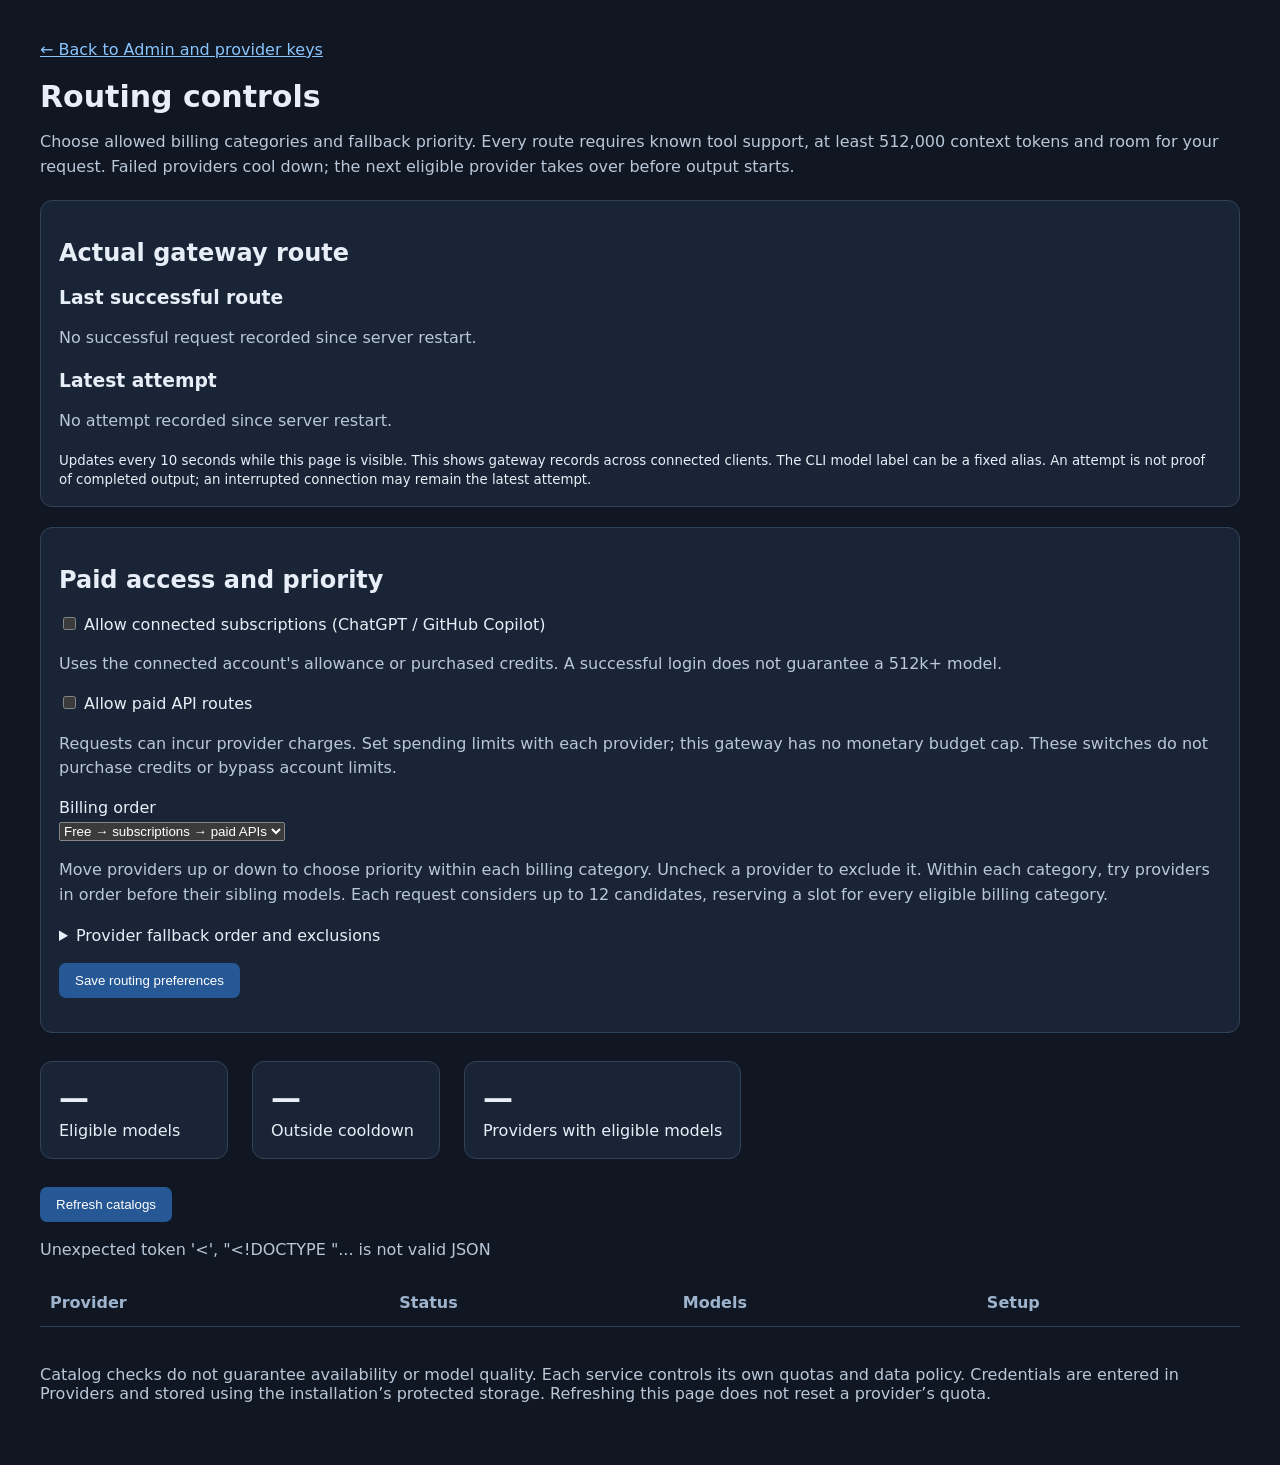
==== src/free_claude_code/api/admin_static/free_pool.html @ 1e81c412 "Add opt-in paid fallback, route visibility and provider setup guide" ====
<!doctype html>
<html lang="en"><head><meta charset="utf-8"><meta name="viewport" content="width=device-width, initial-scale=1"><title>Routing controls · FCC Hardened</title>
<style>
:root{color-scheme:dark;font-family:system-ui,sans-serif;background:#101722;color:#e8eef7}body{max-width:1200px;margin:40px auto;padding:0 24px}a{color:#88c5ff}h1{font-size:30px;margin-bottom:8px}p{line-height:1.55;color:#b9c7d9}.summary{display:flex;gap:24px;flex-wrap:wrap;margin:28px 0}.card{background:#192536;border:1px solid #31435b;border-radius:12px;padding:18px;min-width:150px}.card strong{display:block;font-size:30px;margin-bottom:6px}button{background:#265895;color:white;border:0;border-radius:7px;padding:10px 16px;cursor:pointer}button:disabled{opacity:.5;cursor:wait}table{width:100%;border-collapse:collapse}th,td{text-align:left;vertical-align:top;padding:14px 10px;border-bottom:1px solid #304056}th{color:#9eb4ce}td small{display:block;color:#b9c7d9;margin-top:7px;max-width:410px}details{max-width:400px;overflow-wrap:anywhere}summary{cursor:pointer}#notice{min-height:25px}label{display:block;max-width:320px;line-height:1.4}input{margin-right:8px}.scroll{overflow:auto}footer{padding:22px 0;color:#b9c7d9}
</style></head><body>
<a href="/admin">← Back to Admin and provider keys</a>
<h1>Routing controls</h1>
<p>Choose allowed billing categories and fallback priority. Every route requires known tool support, at least 512,000 context tokens and room for your request. Failed providers cool down; the next eligible provider takes over before output starts.</p>
<section class="card" aria-labelledby="activityTitle" style="margin:20px 0">
<h2 id="activityTitle">Actual gateway route</h2>
<h3>Last successful route</h3><p id="lastRoute">No successful request recorded since server restart.</p>
<h3>Latest attempt</h3><p id="latestAttempt">No attempt recorded since server restart.</p>
<p id="activityUpdated" role="status"></p>
<small>Updates every 10 seconds while this page is visible. This shows gateway records across connected clients. The CLI model label can be a fixed alias. An attempt is not proof of completed output; an interrupted connection may remain the latest attempt.</small>
</section>
<section class="card" id="routingPolicy" aria-labelledby="policyTitle">
<h2 id="policyTitle">Paid access and priority</h2>
<label style="max-width:none"><input type="checkbox" id="allowSubscriptions">Allow connected subscriptions (ChatGPT / GitHub Copilot)</label>
<p>Uses the connected account's allowance or purchased credits. A successful login does not guarantee a 512k+ model.</p>
<label style="max-width:none"><input type="checkbox" id="allowPaidApi">Allow paid API routes</label>
<p>Requests can incur provider charges. Set spending limits with each provider; this gateway has no monetary budget cap. These switches do not purchase credits or bypass account limits.</p>
<label>Billing order <select id="billingOrder">
<option value="free,subscription,paid_api">Free → subscriptions → paid APIs</option>
<option value="free,paid_api,subscription">Free → paid APIs → subscriptions</option>
<option value="subscription,free,paid_api">Subscriptions → free → paid APIs</option>
<option value="subscription,paid_api,free">Subscriptions → paid APIs → free</option>
<option value="paid_api,free,subscription">Paid APIs → free → subscriptions</option>
<option value="paid_api,subscription,free">Paid APIs → subscriptions → free</option>
</select></label>
<p>Move providers up or down to choose priority within each billing category. Uncheck a provider to exclude it. Within each category, try providers in order before their sibling models. Each request considers up to 12 candidates, reserving a slot for every eligible billing category.</p>
<details style="max-width:none;margin:18px 0"><summary>Provider fallback order and exclusions</summary><ol id="providerOrder" aria-label="Provider fallback priority"></ol></details>
<button id="savePolicy" type="button">Save routing preferences</button><p id="policyNotice" role="status"></p>
</section>
<div class="summary"><div class="card"><strong id="eligible">—</strong>Eligible models</div><div class="card"><strong id="available">—</strong>Outside cooldown</div><div class="card"><strong id="providers">—</strong>Providers with eligible models</div></div>
<button id="refresh" type="button">Refresh catalogs</button><p id="notice" role="status">Loading provider status…</p>
<div class="scroll"><table><thead><tr><th>Provider</th><th>Status</th><th>Models</th><th>Setup</th></tr></thead><tbody id="rows"></tbody></table></div>
<p id="note"></p><footer>Catalog checks do not guarantee availability or model quality. Each service controls its own quotas and data policy. Credentials are entered in Providers and stored using the installation’s protected storage. Refreshing this page does not reset a provider’s quota.</footer>
<script>
const el=id=>document.getElementById(id);
const labels={MISSING_KEY:'Add API key',CONFIRM_FREE_ACCOUNT:'Confirm free account',ELIGIBLE:'Eligible',COOLDOWN:'Cooling down',NO_ELIGIBLE_MODELS:'No eligible 512k+ models',DISCOVERY_REJECTED:'Catalog access rejected',DISCOVERY_UNAVAILABLE:'Catalog unavailable',DISABLED:'Billing category disabled',CONNECT_ACCOUNT:'Connect account',EXCLUDED:'Excluded by your preference'};
function node(tag,text){const n=document.createElement(tag);n.textContent=text;return n}
function describeRoute(route){return route.provider+' / '+route.model+' · '+route.billing.replaceAll('_',' ')+' · '+route.context_tokens.toLocaleString()+' context tokens · '+route.state+(route.status_code?' (HTTP '+route.status_code+')':'')+' · '+new Date(route.finished_at||route.started_at).toLocaleString()}
function renderActivity(data){
 el('lastRoute').textContent=data.last_success_details?describeRoute(data.last_success_details):data.last_success||'No successful request recorded since server restart.';
 el('latestAttempt').textContent=data.latest_attempt?describeRoute(data.latest_attempt):'No attempt recorded since server restart.';
 el('activityUpdated').textContent='Route status checked '+new Date().toLocaleTimeString();
}
async function api(path,body){const r=await fetch(path,{method:body===undefined?'GET':'POST',headers:{'Content-Type':'application/json','X-FCC-Admin':'1'},body:body===undefined?undefined:JSON.stringify(body)});if(r.status===401){location.href='/admin/login';throw Error('Sign in required')}const data=await r.json();if(!r.ok)throw Error(typeof data.detail==='string'?data.detail:'Request failed');return data}
function render(data){
 renderActivity(data);
 el('eligible').textContent=data.eligible_models;el('available').textContent=data.available_models;
 el('providers').textContent=data.providers.filter(x=>x.models>0).length;el('note').textContent=data.note;
 el('notice').textContent=(data.automatic?'Automatic routing enabled. ':'Automatic routing disabled in settings. ')+'Catalog checked '+new Date(data.refreshed_at).toLocaleString();
 el('rows').replaceChildren();
 for(const p of data.providers){
  const tr=node('tr',''),name=node('td',p.name),state=node('td',labels[p.state]||p.state),models=node('td',String(p.models)),setup=node('td','');
  if(p.retry_at)state.append(node('small','Retry check: '+new Date(p.retry_at).toLocaleString()));
  if(p.cooldown_reasons?.length)state.append(node('small',p.cooldown_reasons.map(x=>x.replaceAll('_',' ')).join('; ')));
  if(p.http_status)state.append(node('small','HTTP '+p.http_status));
  if(p.coverage==='PARTIAL')state.append(node('small','Partial catalog coverage'));
  if(p.below_context_minimum)state.append(node('small',p.below_context_minimum+' catalog models have default context below 512,000. Experimental maxima are not used.'));
  if((p.model_ids||[]).length){const d=node('details','');d.append(node('summary','Show models'),node('p',(p.model_details||p.model_ids.map(id=>({id}))).map(m=>m.id+(m.context_tokens?' — '+m.context_tokens.toLocaleString()+' context tokens':'')+(m.billing?' · '+m.billing.replace('_',' '):'')).join('; ')));models.append(d)}
  if(p.mode==='free_account'){
   const label=node('label',''),check=document.createElement('input');check.type='checkbox';check.checked=p.account_confirmed===true;check.disabled=p.state==='MISSING_KEY';
   label.append(check,document.createTextNode('This key belongs to a free account with paid billing disabled.'));
   check.addEventListener('change',async()=>{check.disabled=true;try{render(await api('/admin/api/free/accounts/'+encodeURIComponent(p.provider),{no_paid_billing:check.checked}))}catch(e){el('notice').textContent=e.message;check.checked=!check.checked;check.disabled=false}});
   setup.append(label,node('small','Without this acknowledgment, the key is considered only when paid APIs are enabled. Account billing is not independently verified.'));
  }else if(p.mode==='subscription')setup.append(node('small','Connect this account in Providers and enable subscriptions above. Supports Messages and Responses; Chat Completions uses API-key routes.'));
  else if(p.mode==='paid_api')setup.append(node('small','Save an API key in Providers and enable paid APIs above. Account charges or credits may apply.'));
  else setup.append(node('small',p.mode==='local'?'Load a local tool-capable model with at least 512,000 context tokens.':p.state==='MISSING_KEY'?'Add your key in Providers. Models are selected automatically.':'Models are separated by free or paid eligibility and your saved routing policy.'));
  const a=node('a','Provider documentation');a.href=p.source;a.target='_blank';a.rel='noopener noreferrer';setup.append(document.createElement('br'),a);
  tr.append(name,state,models,setup);el('rows').append(tr);
 }
}
el('refresh').onclick=async()=>{el('refresh').disabled=true;el('notice').textContent='Checking current catalogs…';try{render(await api('/admin/api/free/refresh',{}))}catch(e){el('notice').textContent=e.message}finally{el('refresh').disabled=false}};
let policyProviders=[];
function renderPolicy(data){
 el('allowSubscriptions').checked=data.allow_subscriptions===true;
 el('allowPaidApi').checked=data.allow_paid_api===true;
 el('billingOrder').value=(data.billing_priority||['free','subscription','paid_api']).join(',');
 const priority=data.provider_priority||[],disabled=new Set(data.disabled_providers||[]);
 policyProviders=[...data.providers].sort((a,b)=>{
  const ai=priority.indexOf(a.provider),bi=priority.indexOf(b.provider);
  return (ai<0?999:ai)-(bi<0?999:bi);
 }).map(p=>({...p,enabled:!disabled.has(p.provider)}));
 drawOrder();
}
function drawOrder(){el('providerOrder').replaceChildren();policyProviders.forEach((p,index)=>{
 const row=node('li',''),label=node('label',''),check=document.createElement('input');
 row.style.margin='8px 0';label.style.display='inline-block';label.style.width='260px';
 check.type='checkbox';check.checked=p.enabled;check.setAttribute('aria-label','Use '+p.name);
 check.onchange=()=>p.enabled=check.checked;label.append(check,document.createTextNode(p.name));row.append(label);
 for(const [name,offset] of [['Up',-1],['Down',1]]){
  const b=node('button',name);b.type='button';b.style.marginRight='6px';b.setAttribute('aria-label',name+' '+p.name);
  b.disabled=index+offset<0||index+offset>=policyProviders.length;
  b.onclick=()=>{[policyProviders[index],policyProviders[index+offset]]=[policyProviders[index+offset],policyProviders[index]];drawOrder()};row.append(b);
 }
 el('providerOrder').append(row);
})}
el('savePolicy').onclick=async()=>{el('savePolicy').disabled=true;el('policyNotice').textContent='Saving preferences and checking catalogs…';
 try{const data=await api('/admin/api/free/policy',{
  allow_subscriptions:el('allowSubscriptions').checked,allow_paid_api:el('allowPaidApi').checked,
  billing_priority:el('billingOrder').value.split(','),provider_priority:policyProviders.map(p=>p.provider),
  disabled_providers:policyProviders.filter(p=>!p.enabled).map(p=>p.provider)
 });render(data);renderPolicy(data);el('policyNotice').textContent='Saved. New requests follow this policy. Requests already producing output are not replayed.'}
 catch(e){el('policyNotice').textContent=e.message}finally{el('savePolicy').disabled=false}
};
api('/admin/api/free/status').then(data=>{render(data);renderPolicy(data)}).catch(e=>el('notice').textContent=e.message);
let activityLoading=false;
setInterval(async()=>{if(document.hidden||activityLoading)return;activityLoading=true;try{renderActivity(await api('/admin/api/free/status'))}catch(e){el('activityUpdated').textContent='Route status unavailable: '+e.message}finally{activityLoading=false}},10000);
</script></body></html>
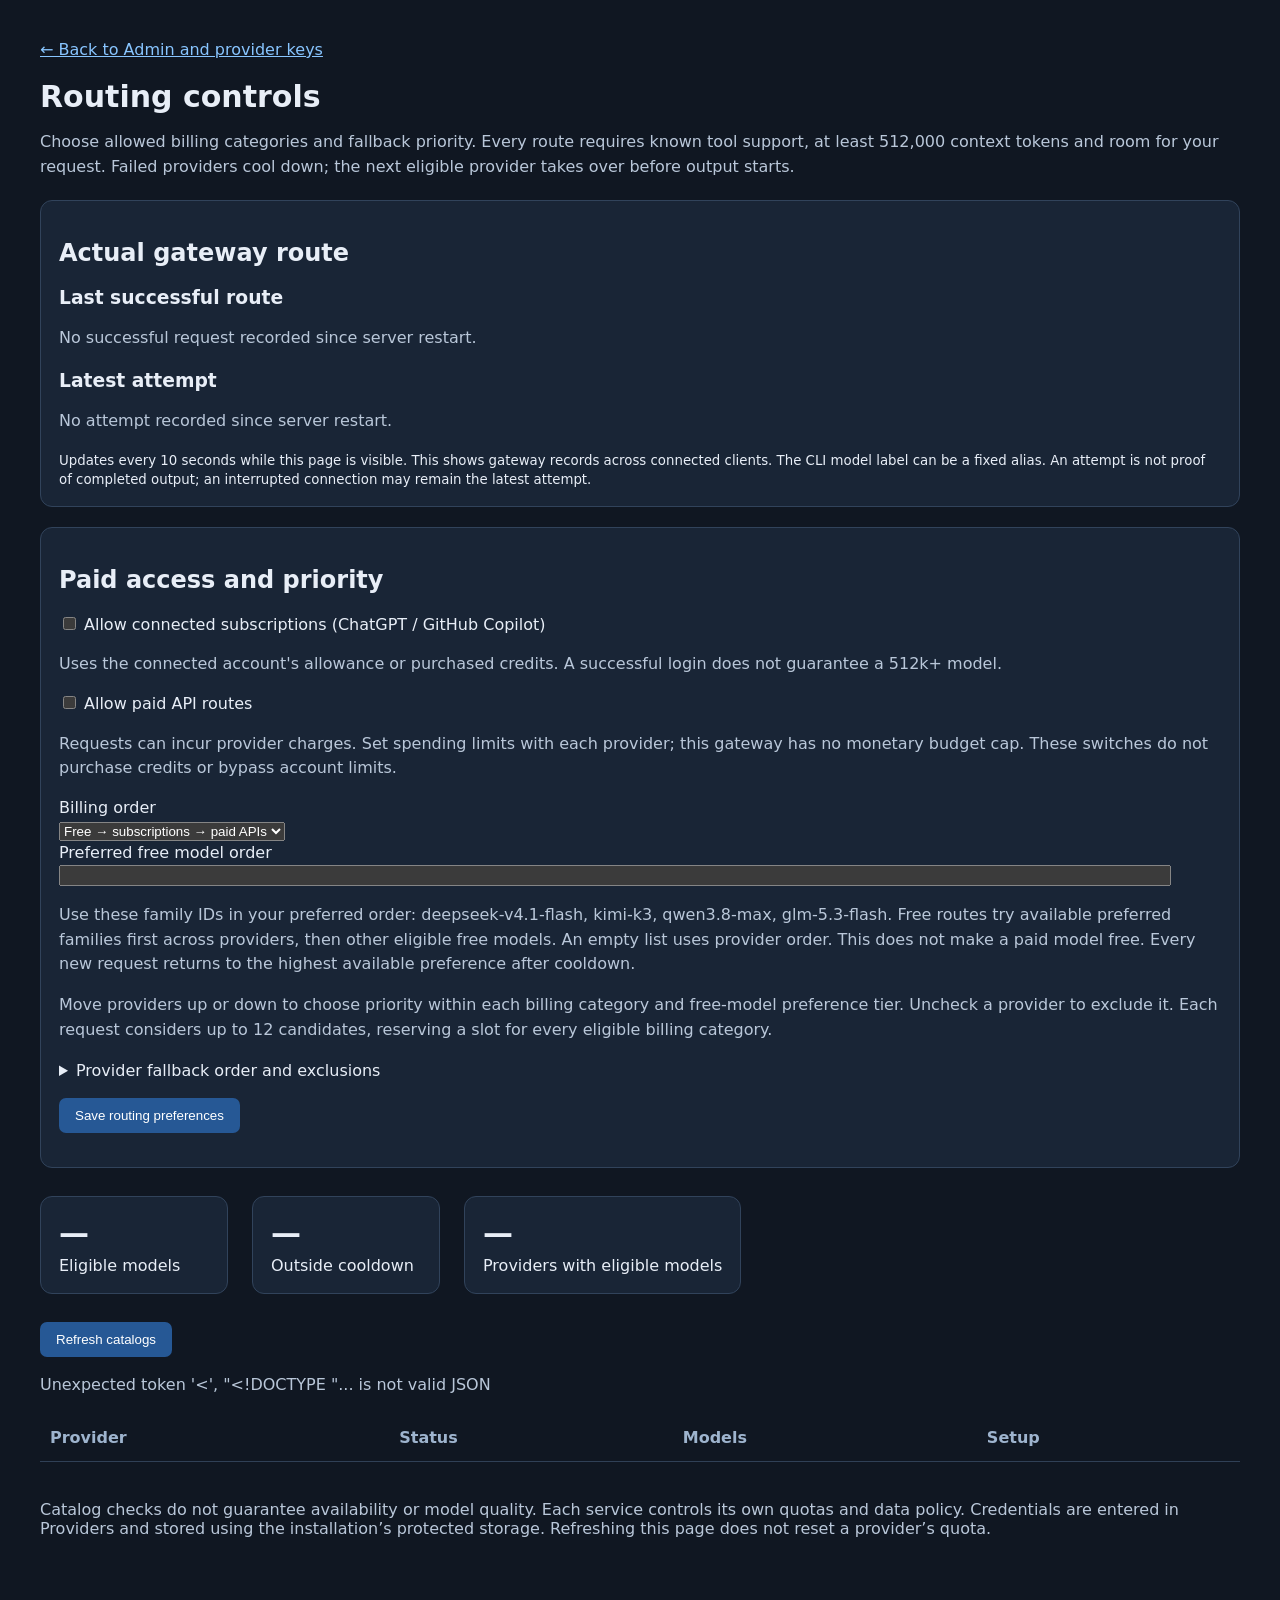
==== commit c11325cd: "Prefer requested free model families and recover DeepSeek priority after fallback" ====
--- a/src/free_claude_code/api/admin_static/free_pool.html
+++ b/src/free_claude_code/api/admin_static/free_pool.html
@@ -27,7 +27,10 @@
 <option value="paid_api,free,subscription">Paid APIs → free → subscriptions</option>
 <option value="paid_api,subscription,free">Paid APIs → subscriptions → free</option>
 </select></label>
-<p>Move providers up or down to choose priority within each billing category. Uncheck a provider to exclude it. Within each category, try providers in order before their sibling models. Each request considers up to 12 candidates, reserving a slot for every eligible billing category.</p>
+<label style="max-width:none">Preferred free model order <input id="freeModelOrder" type="text" style="width:95%" aria-describedby="freePreferenceHelp"></label>
+<p id="freePreferenceHelp">Use these family IDs in your preferred order: deepseek-v4.1-flash, kimi-k3, qwen3.8-max, glm-5.3-flash. Free routes try available preferred families first across providers, then other eligible free models. An empty list uses provider order. This does not make a paid model free. Every new request returns to the highest available preference after cooldown.</p>
+<ul id="freePreferenceStatus" aria-label="Preferred free model availability"></ul>
+<p>Move providers up or down to choose priority within each billing category and free-model preference tier. Uncheck a provider to exclude it. Each request considers up to 12 candidates, reserving a slot for every eligible billing category.</p>
 <details style="max-width:none;margin:18px 0"><summary>Provider fallback order and exclusions</summary><ol id="providerOrder" aria-label="Provider fallback priority"></ol></details>
 <button id="savePolicy" type="button">Save routing preferences</button><p id="policyNotice" role="status"></p>
 </section>
@@ -44,6 +47,11 @@
  el('lastRoute').textContent=data.last_success_details?describeRoute(data.last_success_details):data.last_success||'No successful request recorded since server restart.';
  el('latestAttempt').textContent=data.latest_attempt?describeRoute(data.latest_attempt):'No attempt recorded since server restart.';
  el('activityUpdated').textContent='Route status checked '+new Date().toLocaleTimeString();
+ el('freePreferenceStatus').replaceChildren();
+ for(const [index,p] of (data.free_model_preferences||[]).entries()){
+  const ready=p.available_free_routes||[],eligible=p.eligible_free_routes||[];
+  el('freePreferenceStatus').append(node('li',(index+1)+'. '+p.name+' — '+(ready.length?ready.length+' available free route(s)':eligible.length?'Free routes cooling down or excluded':'No eligible free route discovered')));
+ }
 }
 async function api(path,body){const r=await fetch(path,{method:body===undefined?'GET':'POST',headers:{'Content-Type':'application/json','X-FCC-Admin':'1'},body:body===undefined?undefined:JSON.stringify(body)});if(r.status===401){location.href='/admin/login';throw Error('Sign in required')}const data=await r.json();if(!r.ok)throw Error(typeof data.detail==='string'?data.detail:'Request failed');return data}
 function render(data){
@@ -78,6 +86,7 @@
  el('allowSubscriptions').checked=data.allow_subscriptions===true;
  el('allowPaidApi').checked=data.allow_paid_api===true;
  el('billingOrder').value=(data.billing_priority||['free','subscription','paid_api']).join(',');
+ el('freeModelOrder').value=(data.free_model_priority||[]).join(',');
  const priority=data.provider_priority||[],disabled=new Set(data.disabled_providers||[]);
  policyProviders=[...data.providers].sort((a,b)=>{
   const ai=priority.indexOf(a.provider),bi=priority.indexOf(b.provider);
@@ -101,6 +110,7 @@
  try{const data=await api('/admin/api/free/policy',{
   allow_subscriptions:el('allowSubscriptions').checked,allow_paid_api:el('allowPaidApi').checked,
   billing_priority:el('billingOrder').value.split(','),provider_priority:policyProviders.map(p=>p.provider),
+  free_model_priority:el('freeModelOrder').value.split(',').map(x=>x.trim()).filter(Boolean),
   disabled_providers:policyProviders.filter(p=>!p.enabled).map(p=>p.provider)
  });render(data);renderPolicy(data);el('policyNotice').textContent='Saved. New requests follow this policy. Requests already producing output are not replayed.'}
  catch(e){el('policyNotice').textContent=e.message}finally{el('savePolicy').disabled=false}
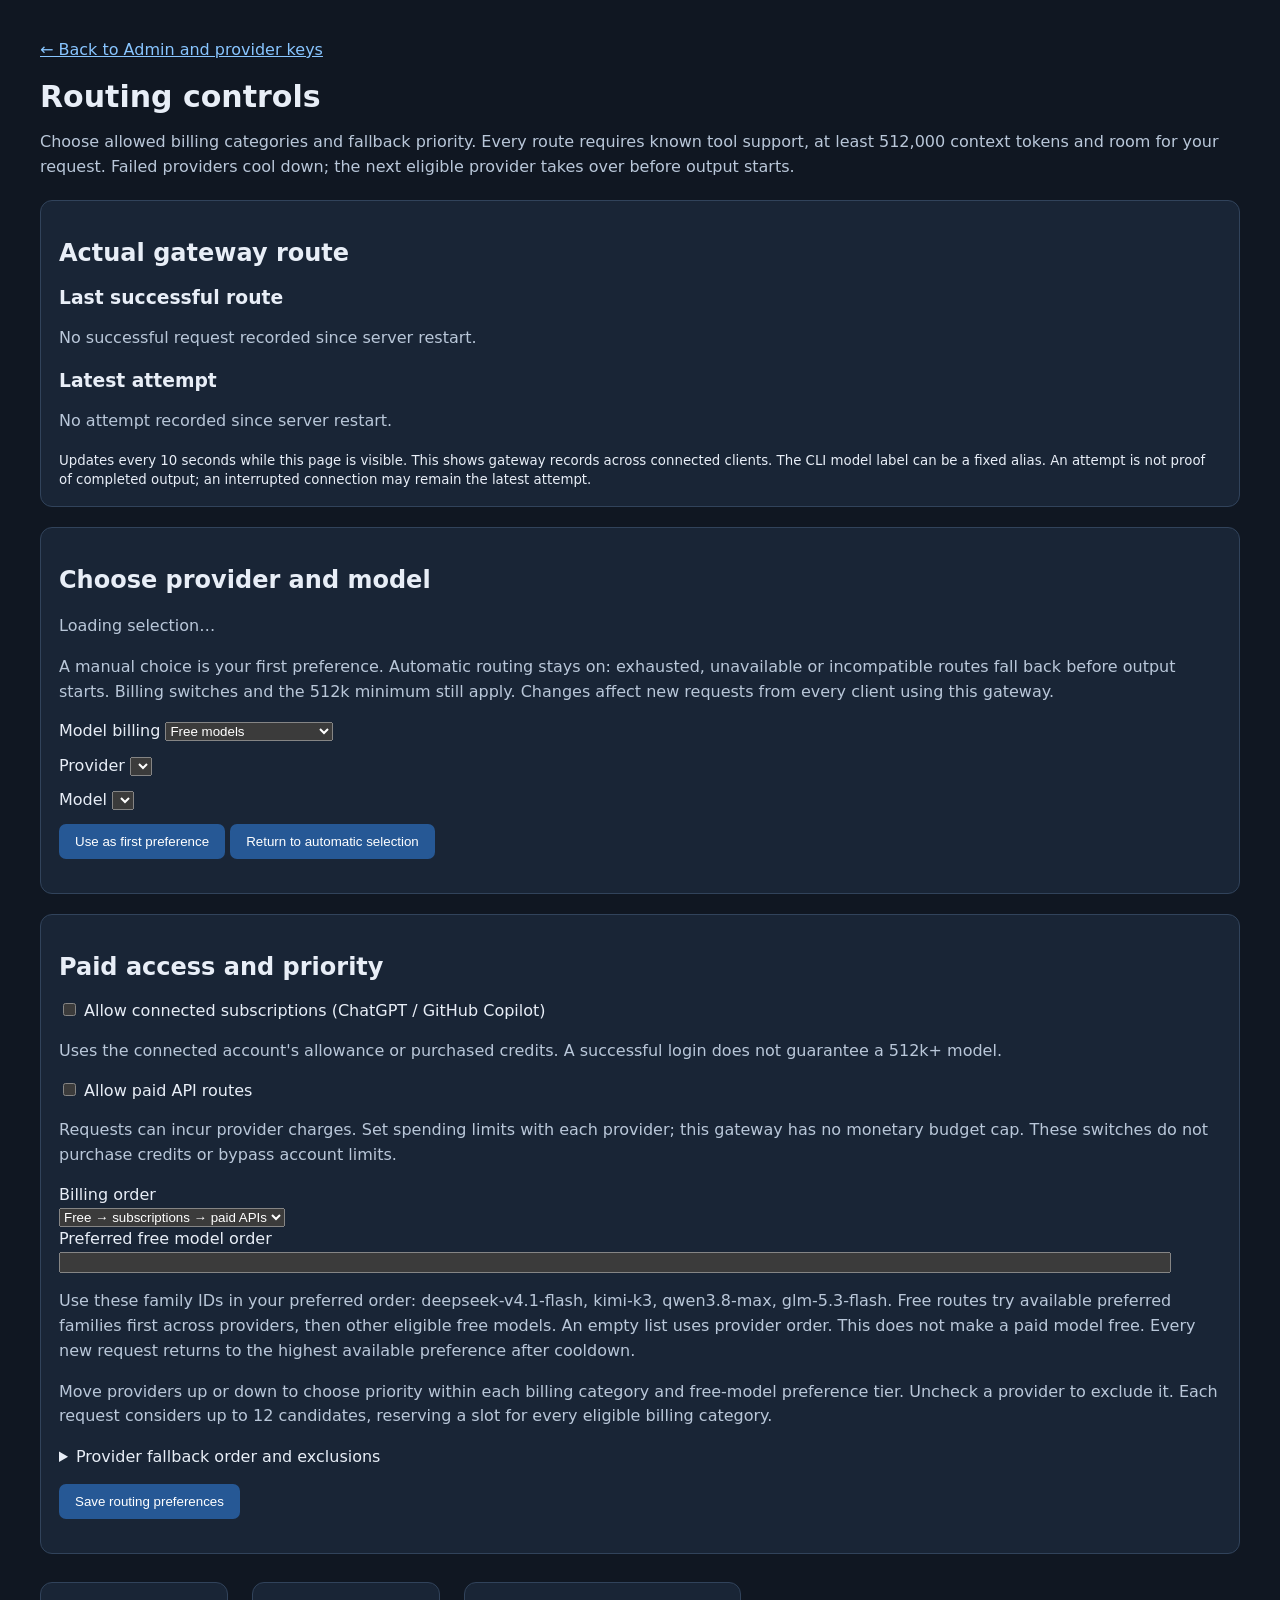
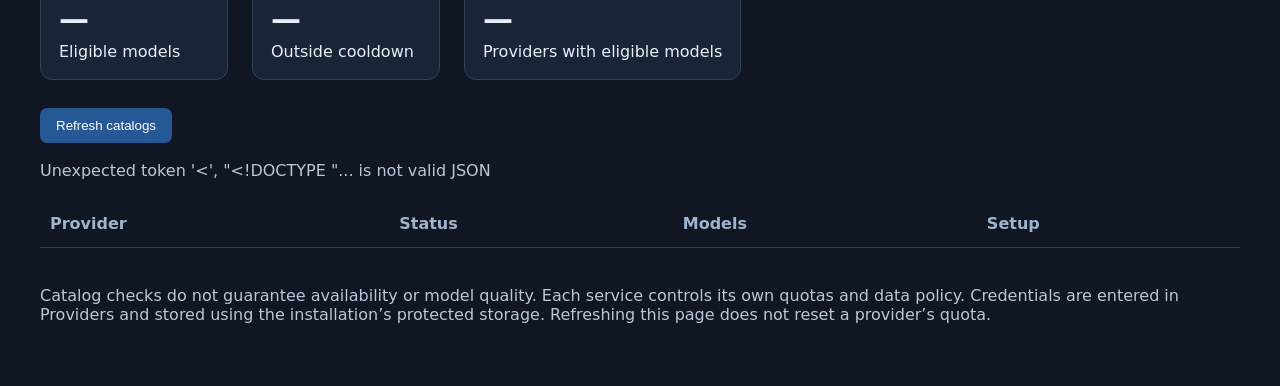
==== commit b5595df9: "Add CLI and web route selection with automatic fallback always enabled" ====
--- a/src/free_claude_code/api/admin_static/free_pool.html
+++ b/src/free_claude_code/api/admin_static/free_pool.html
@@ -12,6 +12,17 @@
 <h3>Latest attempt</h3><p id="latestAttempt">No attempt recorded since server restart.</p>
 <p id="activityUpdated" role="status"></p>
 <small>Updates every 10 seconds while this page is visible. This shows gateway records across connected clients. The CLI model label can be a fixed alias. An attempt is not proof of completed output; an interrupted connection may remain the latest attempt.</small>
+</section>
+<section class="card" style="margin:20px 0" aria-labelledby="selectionTitle">
+<h2 id="selectionTitle">Choose provider and model</h2>
+<p id="selectedRoute" role="status">Loading selection…</p>
+<p>A manual choice is your first preference. Automatic routing stays on: exhausted, unavailable or incompatible routes fall back before output starts. Billing switches and the 512k minimum still apply. Changes affect new requests from every client using this gateway.</p>
+<label>Model billing <select id="selectionBilling"><option value="free">Free models</option><option value="subscription">Connected subscriptions</option><option value="paid_api">Paid API models</option></select></label>
+<label style="max-width:none;margin:12px 0">Provider <select id="selectionProvider" style="max-width:100%"></select></label>
+<label style="max-width:none;margin:12px 0">Model <select id="selectionModel" style="max-width:100%"></select></label>
+<button id="useSelection" type="button">Use as first preference</button>
+<button id="automaticSelection" type="button">Return to automatic selection</button>
+<p id="selectionNotice" role="status"></p>
 </section>
 <section class="card" id="routingPolicy" aria-labelledby="policyTitle">
 <h2 id="policyTitle">Paid access and priority</h2>
@@ -47,6 +58,8 @@
  el('lastRoute').textContent=data.last_success_details?describeRoute(data.last_success_details):data.last_success||'No successful request recorded since server restart.';
  el('latestAttempt').textContent=data.latest_attempt?describeRoute(data.latest_attempt):'No attempt recorded since server restart.';
  el('activityUpdated').textContent='Route status checked '+new Date().toLocaleTimeString();
+ const s=data.selection||{mode:'automatic'};
+ el('selectedRoute').textContent=s.mode==='selected'?'First preference: '+s.provider+' / '+(s.model||'best eligible model')+' · '+s.billing.replaceAll('_',' ')+(s.available_models?' · automatic fallback enabled':' · no selected route available; using automatic fallback'):'Automatic selection · saved model and provider priorities apply';
  el('freePreferenceStatus').replaceChildren();
  for(const [index,p] of (data.free_model_preferences||[]).entries()){
   const ready=p.available_free_routes||[],eligible=p.eligible_free_routes||[];
@@ -56,6 +69,7 @@
 async function api(path,body){const r=await fetch(path,{method:body===undefined?'GET':'POST',headers:{'Content-Type':'application/json','X-FCC-Admin':'1'},body:body===undefined?undefined:JSON.stringify(body)});if(r.status===401){location.href='/admin/login';throw Error('Sign in required')}const data=await r.json();if(!r.ok)throw Error(typeof data.detail==='string'?data.detail:'Request failed');return data}
 function render(data){
  renderActivity(data);
+ renderSelection(data);
  el('eligible').textContent=data.eligible_models;el('available').textContent=data.available_models;
  el('providers').textContent=data.providers.filter(x=>x.models>0).length;el('note').textContent=data.note;
  el('notice').textContent=(data.automatic?'Automatic routing enabled. ':'Automatic routing disabled in settings. ')+'Catalog checked '+new Date(data.refreshed_at).toLocaleString();
@@ -81,6 +95,48 @@
  }
 }
 el('refresh').onclick=async()=>{el('refresh').disabled=true;el('notice').textContent='Checking current catalogs…';try{render(await api('/admin/api/free/refresh',{}))}catch(e){el('notice').textContent=e.message}finally{el('refresh').disabled=false}};
+let selectionData=null,selectionDirty=false,selectionSaving=false;
+function renderSelection(data){
+ selectionData=data;
+ el('selectionBilling').querySelector('[value="subscription"]').disabled=!data.allow_subscriptions;
+ el('selectionBilling').querySelector('[value="paid_api"]').disabled=!data.allow_paid_api;
+ if(selectionDirty||selectionSaving)return;
+ const s=data.selection||{};
+ el('selectionBilling').value=s.billing||'free';
+ drawSelectionProviders(s.provider||'',s.model||'');
+}
+function selectionModels(p){return (p?.model_details||[]).filter(m=>m.billing===el('selectionBilling').value)}
+function drawSelectionProviders(provider='',model=''){
+ el('selectionProvider').replaceChildren(new Option('Choose a provider',''));
+ for(const p of selectionData?.providers||[]){
+  const count=selectionModels(p).length,option=new Option(p.name+' ('+count+' eligible)',p.provider);
+  option.disabled=!count||p.state==='EXCLUDED';el('selectionProvider').append(option);
+ }
+ el('selectionProvider').value=provider;drawSelectionModels(model);
+}
+function drawSelectionModels(model=''){
+ const p=selectionData?.providers.find(p=>p.provider===el('selectionProvider').value);
+ const models=selectionModels(p);
+ el('selectionModel').replaceChildren(new Option('Best eligible model in this provider',''));
+ for(const m of models)el('selectionModel').append(new Option(m.id+' · '+m.context_tokens.toLocaleString()+' context · '+(m.available?'available':'unavailable; automatic fallback'),m.id));
+ el('selectionModel').value=model;
+ el('useSelection').disabled=!models.length||p?.state==='EXCLUDED';
+}
+el('selectionBilling').onchange=()=>{selectionDirty=true;drawSelectionProviders()};
+el('selectionProvider').onchange=()=>{selectionDirty=true;drawSelectionModels()};
+el('selectionModel').onchange=()=>{selectionDirty=true};
+async function saveSelection(automatic){
+ if(selectionSaving)return;selectionSaving=true;
+ el('useSelection').disabled=true;el('automaticSelection').disabled=true;el('selectionNotice').textContent='Checking and saving selection…';
+ try{
+  const body=automatic?{mode:'automatic'}:{mode:'selected',provider:el('selectionProvider').value,model:el('selectionModel').value||null,billing:el('selectionBilling').value};
+  const data=await api('/admin/api/free/selection',body);selectionSaving=false;selectionDirty=false;render(data);
+  el('selectionNotice').textContent='Saved for new requests. Automatic fallback remains enabled.';
+ }catch(e){selectionSaving=false;el('selectionNotice').textContent=e.message;drawSelectionModels(el('selectionModel').value)}
+ finally{selectionSaving=false;el('automaticSelection').disabled=false}
+}
+el('useSelection').onclick=()=>saveSelection(false);
+el('automaticSelection').onclick=()=>saveSelection(true);
 let policyProviders=[];
 function renderPolicy(data){
  el('allowSubscriptions').checked=data.allow_subscriptions===true;
@@ -117,5 +173,5 @@
 };
 api('/admin/api/free/status').then(data=>{render(data);renderPolicy(data)}).catch(e=>el('notice').textContent=e.message);
 let activityLoading=false;
-setInterval(async()=>{if(document.hidden||activityLoading)return;activityLoading=true;try{renderActivity(await api('/admin/api/free/status'))}catch(e){el('activityUpdated').textContent='Route status unavailable: '+e.message}finally{activityLoading=false}},10000);
+setInterval(async()=>{if(document.hidden||activityLoading)return;activityLoading=true;try{const data=await api('/admin/api/free/status');renderActivity(data);renderSelection(data)}catch(e){el('activityUpdated').textContent='Route status unavailable: '+e.message}finally{activityLoading=false}},10000);
 </script></body></html>
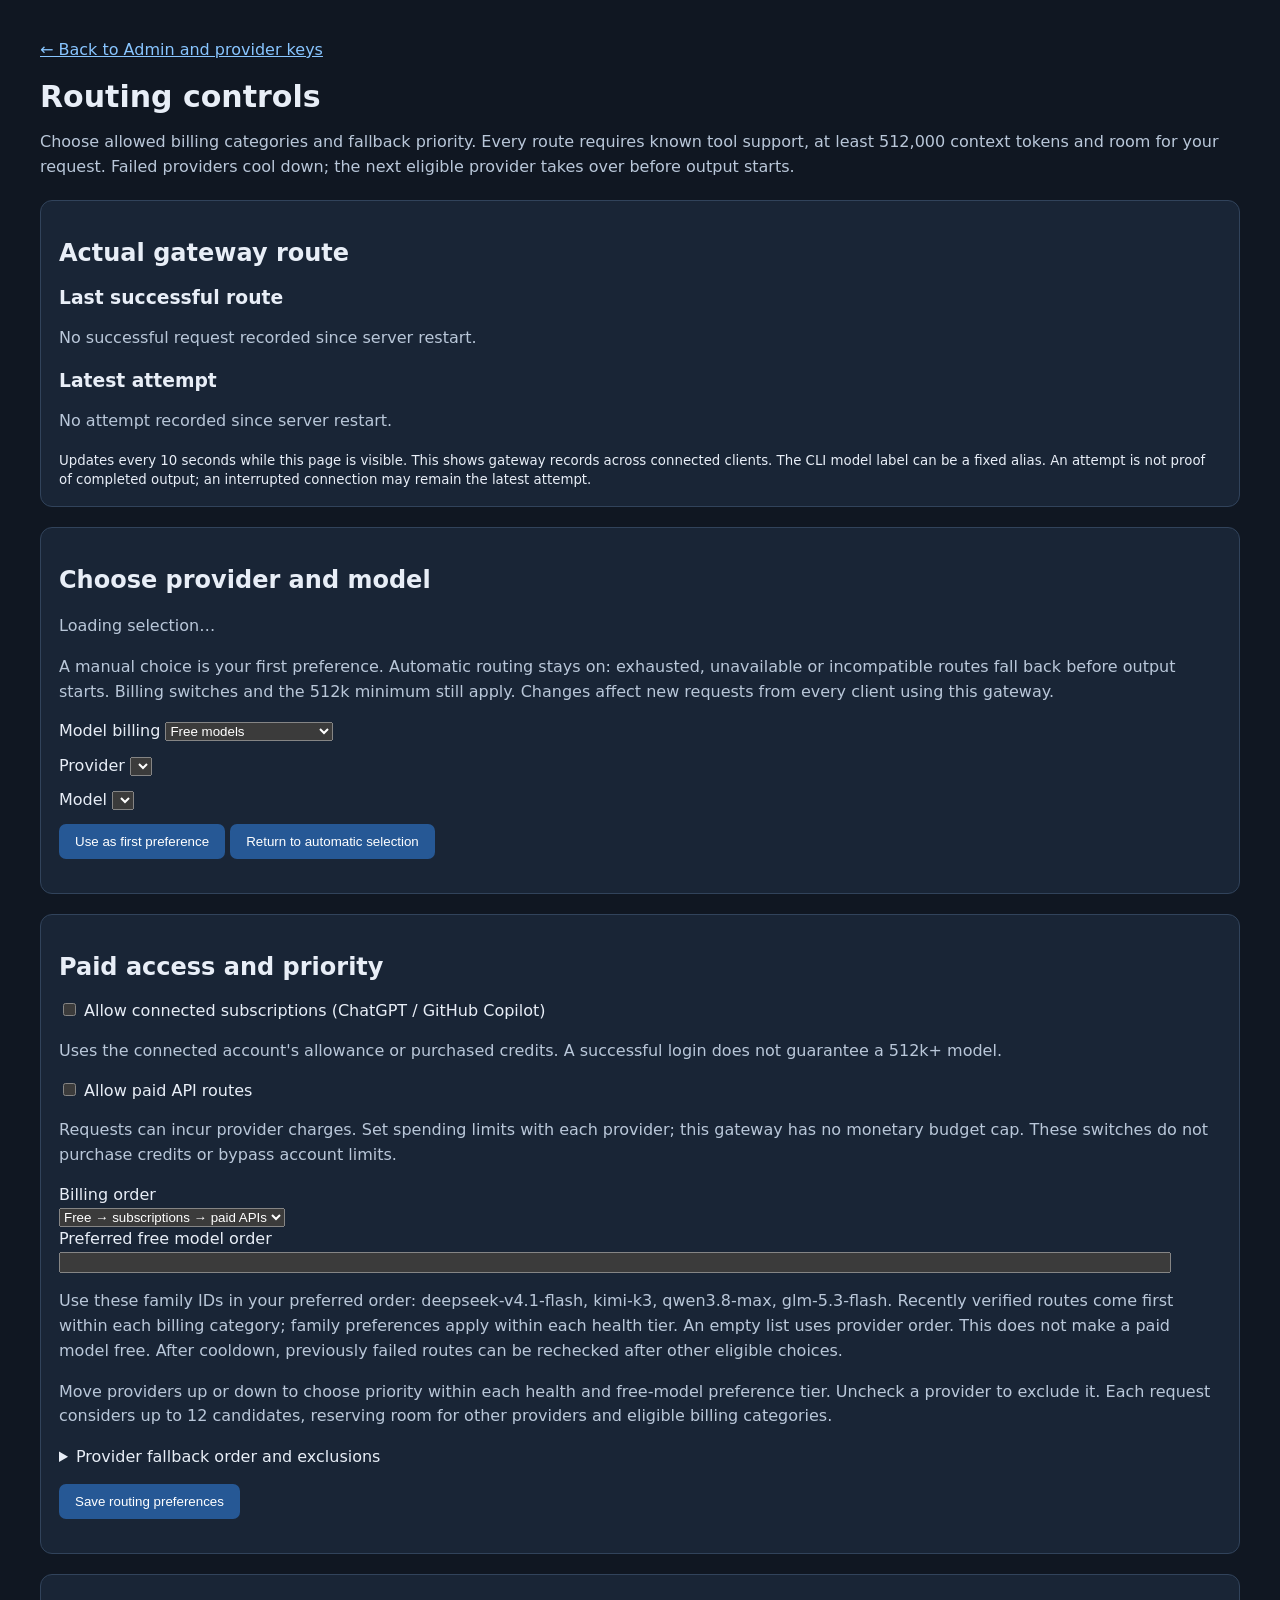
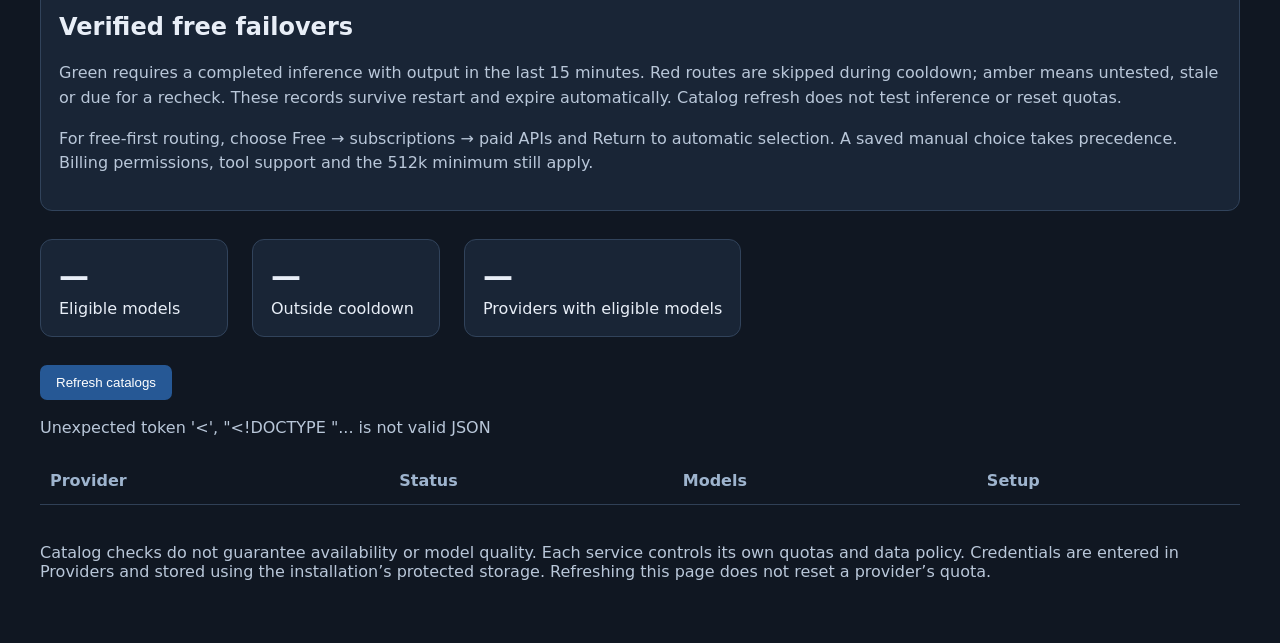
==== commit e5a18a51: "Prefer verified routes and recover from pre-output gateway failures" ====
--- a/src/free_claude_code/api/admin_static/free_pool.html
+++ b/src/free_claude_code/api/admin_static/free_pool.html
@@ -2,6 +2,7 @@
 <html lang="en"><head><meta charset="utf-8"><meta name="viewport" content="width=device-width, initial-scale=1"><title>Routing controls · FCC Hardened</title>
 <style>
 :root{color-scheme:dark;font-family:system-ui,sans-serif;background:#101722;color:#e8eef7}body{max-width:1200px;margin:40px auto;padding:0 24px}a{color:#88c5ff}h1{font-size:30px;margin-bottom:8px}p{line-height:1.55;color:#b9c7d9}.summary{display:flex;gap:24px;flex-wrap:wrap;margin:28px 0}.card{background:#192536;border:1px solid #31435b;border-radius:12px;padding:18px;min-width:150px}.card strong{display:block;font-size:30px;margin-bottom:6px}button{background:#265895;color:white;border:0;border-radius:7px;padding:10px 16px;cursor:pointer}button:disabled{opacity:.5;cursor:wait}table{width:100%;border-collapse:collapse}th,td{text-align:left;vertical-align:top;padding:14px 10px;border-bottom:1px solid #304056}th{color:#9eb4ce}td small{display:block;color:#b9c7d9;margin-top:7px;max-width:410px}details{max-width:400px;overflow-wrap:anywhere}summary{cursor:pointer}#notice{min-height:25px}label{display:block;max-width:320px;line-height:1.4}input{margin-right:8px}.scroll{overflow:auto}footer{padding:22px 0;color:#b9c7d9}
+.health{display:inline-block;border-radius:5px;padding:3px 7px;font-size:12px;font-weight:650;margin:6px 0}.health-green{background:#153e2c;color:#9debc1}.health-red{background:#502631;color:#ffbdc8}.health-amber{background:#473d20;color:#f3d889}.model-health{padding:8px 0;border-top:1px solid #304056}.model-health small{font-size:12px}#verifiedFreeList li{margin:10px 0}
 </style></head><body>
 <a href="/admin">← Back to Admin and provider keys</a>
 <h1>Routing controls</h1>
@@ -39,11 +40,17 @@
 <option value="paid_api,subscription,free">Paid APIs → subscriptions → free</option>
 </select></label>
 <label style="max-width:none">Preferred free model order <input id="freeModelOrder" type="text" style="width:95%" aria-describedby="freePreferenceHelp"></label>
-<p id="freePreferenceHelp">Use these family IDs in your preferred order: deepseek-v4.1-flash, kimi-k3, qwen3.8-max, glm-5.3-flash. Free routes try available preferred families first across providers, then other eligible free models. An empty list uses provider order. This does not make a paid model free. Every new request returns to the highest available preference after cooldown.</p>
+<p id="freePreferenceHelp">Use these family IDs in your preferred order: deepseek-v4.1-flash, kimi-k3, qwen3.8-max, glm-5.3-flash. Recently verified routes come first within each billing category; family preferences apply within each health tier. An empty list uses provider order. This does not make a paid model free. After cooldown, previously failed routes can be rechecked after other eligible choices.</p>
 <ul id="freePreferenceStatus" aria-label="Preferred free model availability"></ul>
-<p>Move providers up or down to choose priority within each billing category and free-model preference tier. Uncheck a provider to exclude it. Each request considers up to 12 candidates, reserving a slot for every eligible billing category.</p>
+<p>Move providers up or down to choose priority within each health and free-model preference tier. Uncheck a provider to exclude it. Each request considers up to 12 candidates, reserving room for other providers and eligible billing categories.</p>
 <details style="max-width:none;margin:18px 0"><summary>Provider fallback order and exclusions</summary><ol id="providerOrder" aria-label="Provider fallback priority"></ol></details>
 <button id="savePolicy" type="button">Save routing preferences</button><p id="policyNotice" role="status"></p>
+</section>
+<section class="card" aria-labelledby="verifiedTitle" style="margin:20px 0">
+<h2 id="verifiedTitle">Verified free failovers</h2>
+<p id="healthGuide">Green requires a completed inference with output in the last 15 minutes. Red routes are skipped during cooldown; amber means untested, stale or due for a recheck. These records survive restart and expire automatically. Catalog refresh does not test inference or reset quotas.</p>
+<p>For free-first routing, choose Free → subscriptions → paid APIs and Return to automatic selection. A saved manual choice takes precedence. Billing permissions, tool support and the 512k minimum still apply.</p>
+<ul id="verifiedFreeList" aria-label="Recently verified free routes"></ul>
 </section>
 <div class="summary"><div class="card"><strong id="eligible">—</strong>Eligible models</div><div class="card"><strong id="available">—</strong>Outside cooldown</div><div class="card"><strong id="providers">—</strong>Providers with eligible models</div></div>
 <button id="refresh" type="button">Refresh catalogs</button><p id="notice" role="status">Loading provider status…</p>
@@ -53,6 +60,13 @@
 const el=id=>document.getElementById(id);
 const labels={MISSING_KEY:'Add API key',CONFIRM_FREE_ACCOUNT:'Confirm free account',ELIGIBLE:'Eligible',COOLDOWN:'Cooling down',NO_ELIGIBLE_MODELS:'No eligible 512k+ models',DISCOVERY_REJECTED:'Catalog access rejected',DISCOVERY_UNAVAILABLE:'Catalog unavailable',DISABLED:'Billing category disabled',CONNECT_ACCOUNT:'Connect account',EXCLUDED:'Excluded by your preference'};
 function node(tag,text){const n=document.createElement(tag);n.textContent=text;return n}
+const healthLabels={VERIFIED:'Verified recently',FAILED:'Failed / blocked',UNTESTED:'Not inference-tested',STALE:'Check expired',RECHECK_DUE:'Recheck due'};
+function healthBadge(health={state:'UNTESTED'}){const s=health.state||'UNTESTED',n=node('span',healthLabels[s]||s);n.className='health health-'+(s==='VERIFIED'?'green':s==='FAILED'?'red':'amber');return n}
+function renderHealth(data){
+ el('verifiedFreeList').replaceChildren();
+ for(const route of data.verified_free_routes||[]){const li=node('li',route.provider+' / '+route.model+' · checked '+new Date(route.checked_at).toLocaleString()+' ');li.append(healthBadge({state:'VERIFIED'}));el('verifiedFreeList').append(li)}
+ if(!el('verifiedFreeList').children.length)el('verifiedFreeList').append(node('li','No free route has a recent successful inference check. Other eligible routes may still work; catalog presence alone is not proof.'));
+}
 function describeRoute(route){return route.provider+' / '+route.model+' · '+route.billing.replaceAll('_',' ')+' · '+route.context_tokens.toLocaleString()+' context tokens · '+route.state+(route.status_code?' (HTTP '+route.status_code+')':'')+' · '+new Date(route.finished_at||route.started_at).toLocaleString()}
 function renderActivity(data){
  el('lastRoute').textContent=data.last_success_details?describeRoute(data.last_success_details):data.last_success||'No successful request recorded since server restart.';
@@ -63,25 +77,39 @@
  el('freePreferenceStatus').replaceChildren();
  for(const [index,p] of (data.free_model_preferences||[]).entries()){
   const ready=p.available_free_routes||[],eligible=p.eligible_free_routes||[];
-  el('freePreferenceStatus').append(node('li',(index+1)+'. '+p.name+' — '+(ready.length?ready.length+' available free route(s)':eligible.length?'Free routes cooling down or excluded':'No eligible free route discovered')));
+  el('freePreferenceStatus').append(node('li',(index+1)+'. '+p.name+' — '+(ready.length?ready.length+' eligible free route(s) outside cooldown':eligible.length?'Free routes cooling down or excluded':'No eligible free route discovered')));
  }
 }
 async function api(path,body){const r=await fetch(path,{method:body===undefined?'GET':'POST',headers:{'Content-Type':'application/json','X-FCC-Admin':'1'},body:body===undefined?undefined:JSON.stringify(body)});if(r.status===401){location.href='/admin/login';throw Error('Sign in required')}const data=await r.json();if(!r.ok)throw Error(typeof data.detail==='string'?data.detail:'Request failed');return data}
 function render(data){
  renderActivity(data);
  renderSelection(data);
+ renderHealth(data);
  el('eligible').textContent=data.eligible_models;el('available').textContent=data.available_models;
  el('providers').textContent=data.providers.filter(x=>x.models>0).length;el('note').textContent=data.note;
  el('notice').textContent=(data.automatic?'Automatic routing enabled. ':'Automatic routing disabled in settings. ')+'Catalog checked '+new Date(data.refreshed_at).toLocaleString();
  el('rows').replaceChildren();
  for(const p of data.providers){
   const tr=node('tr',''),name=node('td',p.name),state=node('td',labels[p.state]||p.state),models=node('td',String(p.models)),setup=node('td','');
+  tr.dataset.provider=p.provider;
+  state.append(document.createElement('br'),healthBadge({state:p.health_state||'UNTESTED'}));
   if(p.retry_at)state.append(node('small','Retry check: '+new Date(p.retry_at).toLocaleString()));
   if(p.cooldown_reasons?.length)state.append(node('small',p.cooldown_reasons.map(x=>x.replaceAll('_',' ')).join('; ')));
   if(p.http_status)state.append(node('small','HTTP '+p.http_status));
+  if(p.message)state.append(node('small',p.message));
   if(p.coverage==='PARTIAL')state.append(node('small','Partial catalog coverage'));
   if(p.below_context_minimum)state.append(node('small',p.below_context_minimum+' catalog models have default context below 512,000. Experimental maxima are not used.'));
-  if((p.model_ids||[]).length){const d=node('details','');d.append(node('summary','Show models'),node('p',(p.model_details||p.model_ids.map(id=>({id}))).map(m=>m.id+(m.context_tokens?' — '+m.context_tokens.toLocaleString()+' context tokens':'')+(m.billing?' · '+m.billing.replace('_',' '):'')).join('; ')));models.append(d)}
+  if((p.model_ids||[]).length){
+   const d=node('details','');d.append(node('summary','Show models'));
+   for(const m of p.model_details||p.model_ids.map(id=>({id}))){
+    const item=node('div',m.id+(m.context_tokens?' — '+m.context_tokens.toLocaleString()+' context tokens':'')+(m.billing?' · '+m.billing.replaceAll('_',' '):''));item.className='model-health';
+    item.append(document.createElement('br'),healthBadge(m.health));
+    if(m.health?.checked_at)item.append(node('small','Inference check: '+new Date(m.health.checked_at).toLocaleString()+(m.health.status_code?' · HTTP '+m.health.status_code:'')));
+    if(m.cooldown_reason)item.append(node('small',m.cooldown_reason.replaceAll('_',' ')));
+    if(m.health?.retry_at)item.append(node('small','Retry check: '+new Date(m.health.retry_at).toLocaleString()));
+    d.append(item);
+   }models.append(d)
+  }
   if(p.mode==='free_account'){
    const label=node('label',''),check=document.createElement('input');check.type='checkbox';check.checked=p.account_confirmed===true;check.disabled=p.state==='MISSING_KEY';
    label.append(check,document.createTextNode('This key belongs to a free account with paid billing disabled.'));
@@ -118,7 +146,7 @@
  const p=selectionData?.providers.find(p=>p.provider===el('selectionProvider').value);
  const models=selectionModels(p);
  el('selectionModel').replaceChildren(new Option('Best eligible model in this provider',''));
- for(const m of models)el('selectionModel').append(new Option(m.id+' · '+m.context_tokens.toLocaleString()+' context · '+(m.available?'available':'unavailable; automatic fallback'),m.id));
+ for(const m of models)el('selectionModel').append(new Option(m.id+' · '+m.context_tokens.toLocaleString()+' context · '+(m.available?(healthLabels[m.health?.state]||'Not inference-tested'):'unavailable; automatic fallback'),m.id));
  el('selectionModel').value=model;
  el('useSelection').disabled=!models.length||p?.state==='EXCLUDED';
 }
@@ -173,5 +201,5 @@
 };
 api('/admin/api/free/status').then(data=>{render(data);renderPolicy(data)}).catch(e=>el('notice').textContent=e.message);
 let activityLoading=false;
-setInterval(async()=>{if(document.hidden||activityLoading)return;activityLoading=true;try{const data=await api('/admin/api/free/status');renderActivity(data);renderSelection(data)}catch(e){el('activityUpdated').textContent='Route status unavailable: '+e.message}finally{activityLoading=false}},10000);
+setInterval(async()=>{if(document.hidden||activityLoading)return;activityLoading=true;try{render(await api('/admin/api/free/status'))}catch(e){el('activityUpdated').textContent='Route status unavailable: '+e.message}finally{activityLoading=false}},10000);
 </script></body></html>
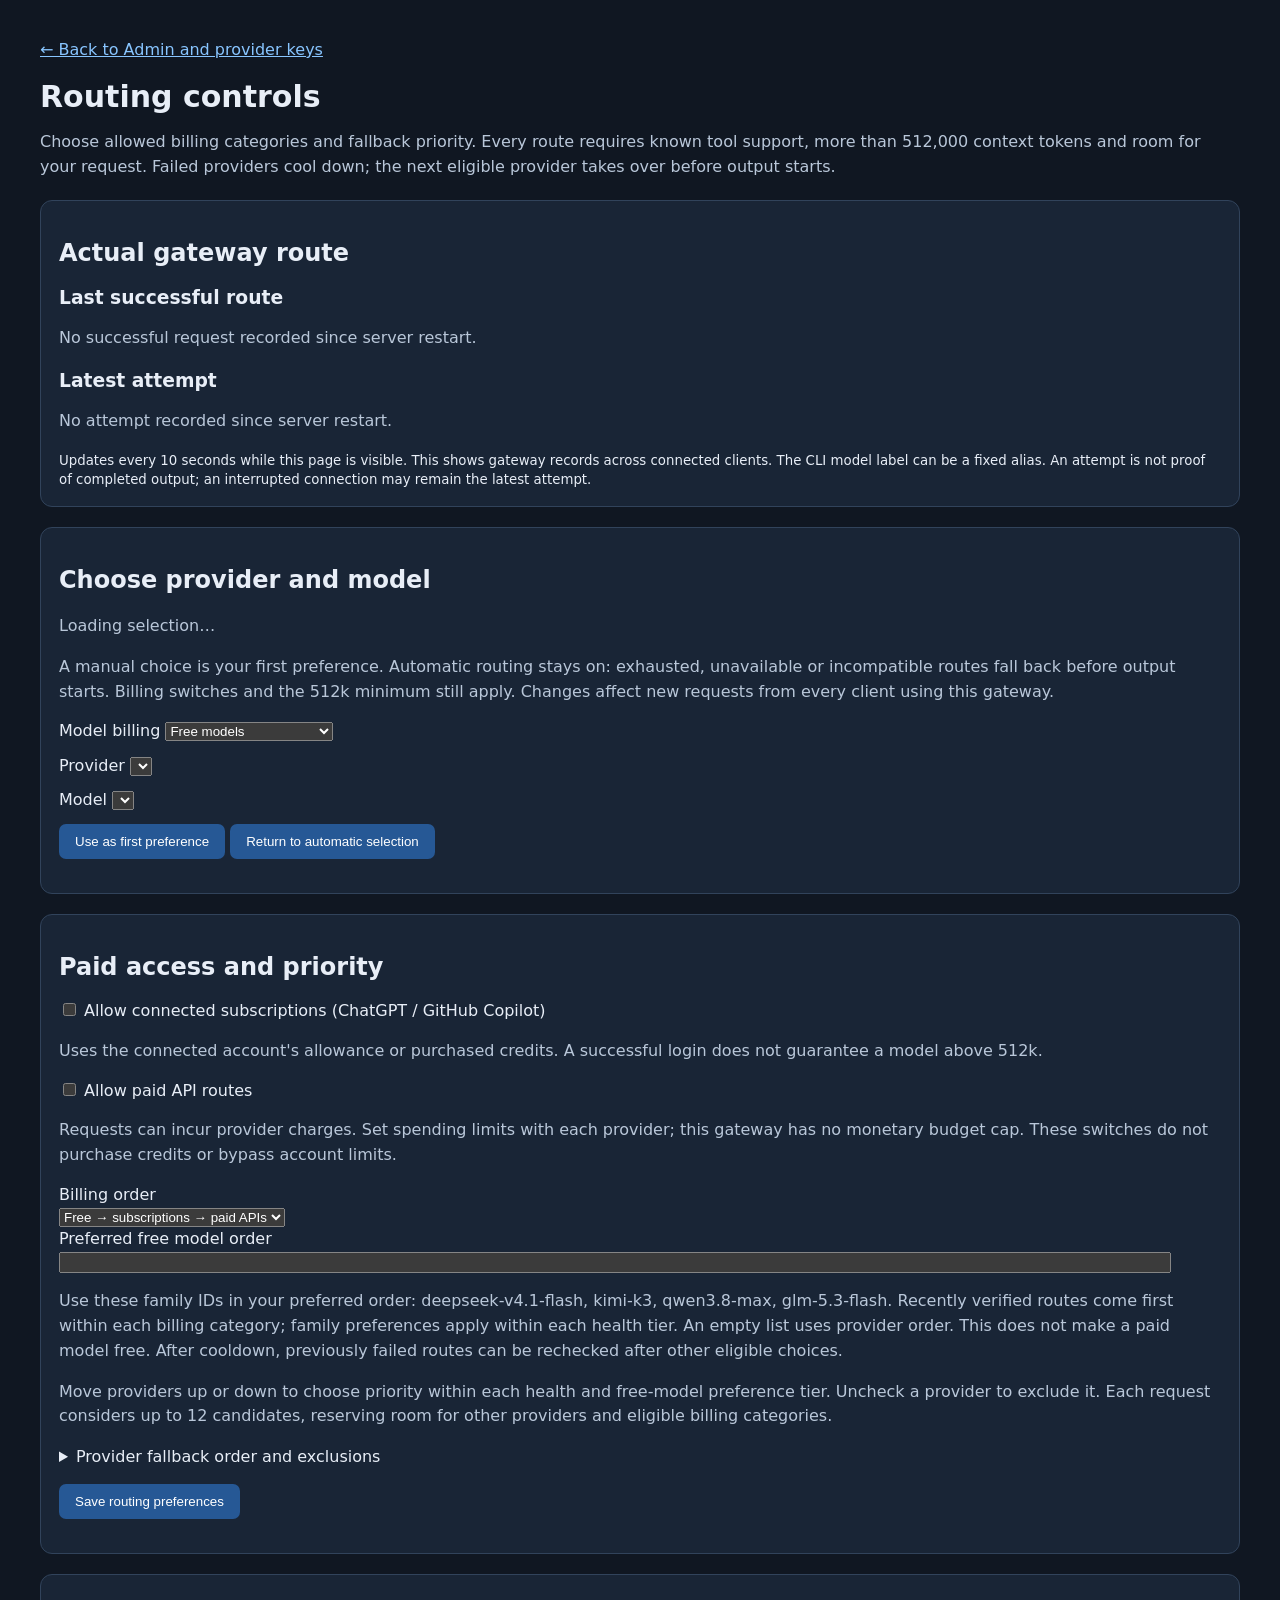
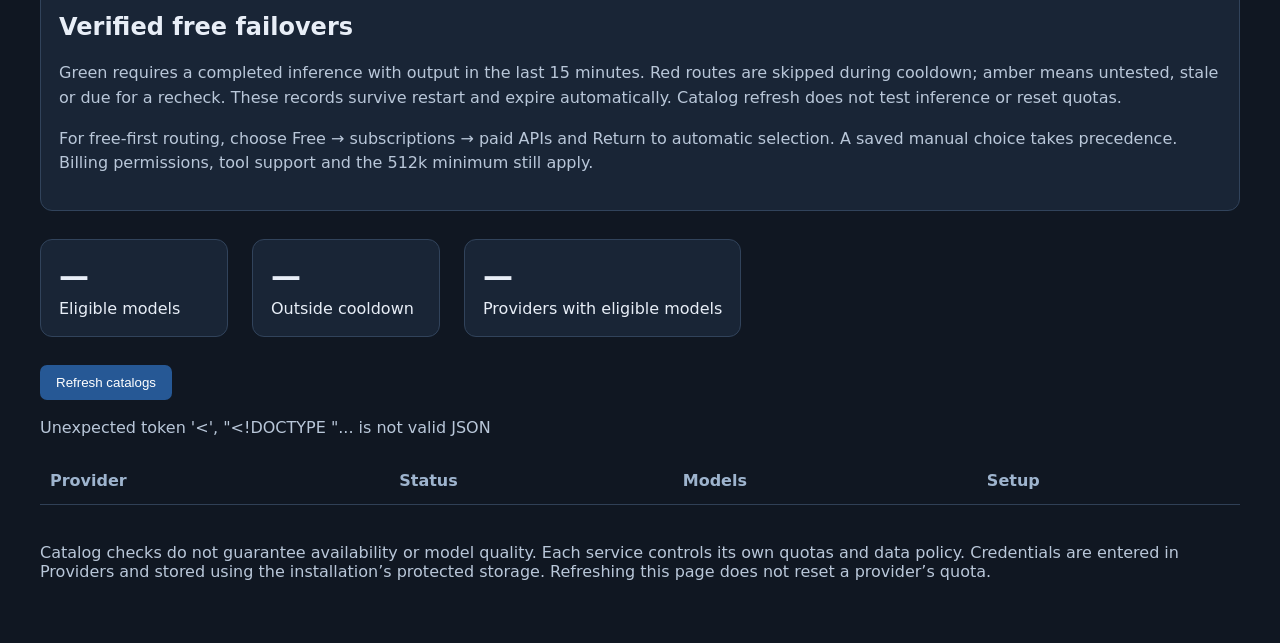
==== commit 61767fb7: "Allow general model fallback with context strictly above 512k" ====
--- a/src/free_claude_code/api/admin_static/free_pool.html
+++ b/src/free_claude_code/api/admin_static/free_pool.html
@@ -6,7 +6,7 @@
 </style></head><body>
 <a href="/admin">← Back to Admin and provider keys</a>
 <h1>Routing controls</h1>
-<p>Choose allowed billing categories and fallback priority. Every route requires known tool support, at least 512,000 context tokens and room for your request. Failed providers cool down; the next eligible provider takes over before output starts.</p>
+<p>Choose allowed billing categories and fallback priority. Every route requires known tool support, more than 512,000 context tokens and room for your request. Failed providers cool down; the next eligible provider takes over before output starts.</p>
 <section class="card" aria-labelledby="activityTitle" style="margin:20px 0">
 <h2 id="activityTitle">Actual gateway route</h2>
 <h3>Last successful route</h3><p id="lastRoute">No successful request recorded since server restart.</p>
@@ -28,7 +28,7 @@
 <section class="card" id="routingPolicy" aria-labelledby="policyTitle">
 <h2 id="policyTitle">Paid access and priority</h2>
 <label style="max-width:none"><input type="checkbox" id="allowSubscriptions">Allow connected subscriptions (ChatGPT / GitHub Copilot)</label>
-<p>Uses the connected account's allowance or purchased credits. A successful login does not guarantee a 512k+ model.</p>
+<p>Uses the connected account's allowance or purchased credits. A successful login does not guarantee a model above 512k.</p>
 <label style="max-width:none"><input type="checkbox" id="allowPaidApi">Allow paid API routes</label>
 <p>Requests can incur provider charges. Set spending limits with each provider; this gateway has no monetary budget cap. These switches do not purchase credits or bypass account limits.</p>
 <label>Billing order <select id="billingOrder">
@@ -58,7 +58,7 @@
 <p id="note"></p><footer>Catalog checks do not guarantee availability or model quality. Each service controls its own quotas and data policy. Credentials are entered in Providers and stored using the installation’s protected storage. Refreshing this page does not reset a provider’s quota.</footer>
 <script>
 const el=id=>document.getElementById(id);
-const labels={MISSING_KEY:'Add API key',CONFIRM_FREE_ACCOUNT:'Confirm free account',ELIGIBLE:'Eligible',COOLDOWN:'Cooling down',NO_ELIGIBLE_MODELS:'No eligible 512k+ models',DISCOVERY_REJECTED:'Catalog access rejected',DISCOVERY_UNAVAILABLE:'Catalog unavailable',DISABLED:'Billing category disabled',CONNECT_ACCOUNT:'Connect account',EXCLUDED:'Excluded by your preference'};
+const labels={MISSING_KEY:'Add API key',CONFIRM_FREE_ACCOUNT:'Confirm free account',ELIGIBLE:'Eligible',COOLDOWN:'Cooling down',NO_ELIGIBLE_MODELS:'No eligible models above 512k',DISCOVERY_REJECTED:'Catalog access rejected',DISCOVERY_UNAVAILABLE:'Catalog unavailable',DISABLED:'Billing category disabled',CONNECT_ACCOUNT:'Connect account',EXCLUDED:'Excluded by your preference'};
 function node(tag,text){const n=document.createElement(tag);n.textContent=text;return n}
 const healthLabels={VERIFIED:'Verified recently',FAILED:'Failed / blocked',UNTESTED:'Not inference-tested',STALE:'Check expired',RECHECK_DUE:'Recheck due'};
 function healthBadge(health={state:'UNTESTED'}){const s=health.state||'UNTESTED',n=node('span',healthLabels[s]||s);n.className='health health-'+(s==='VERIFIED'?'green':s==='FAILED'?'red':'amber');return n}
@@ -98,7 +98,7 @@
   if(p.http_status)state.append(node('small','HTTP '+p.http_status));
   if(p.message)state.append(node('small',p.message));
   if(p.coverage==='PARTIAL')state.append(node('small','Partial catalog coverage'));
-  if(p.below_context_minimum)state.append(node('small',p.below_context_minimum+' catalog models have default context below 512,000. Experimental maxima are not used.'));
+  if(p.below_context_minimum)state.append(node('small',p.below_context_minimum+' catalog models have default context at or below 512,000. Experimental maxima are not used.'));
   if((p.model_ids||[]).length){
    const d=node('details','');d.append(node('summary','Show models'));
    for(const m of p.model_details||p.model_ids.map(id=>({id}))){
@@ -117,7 +117,7 @@
    setup.append(label,node('small','Without this acknowledgment, the key is considered only when paid APIs are enabled. Account billing is not independently verified.'));
   }else if(p.mode==='subscription')setup.append(node('small','Connect this account in Providers and enable subscriptions above. Supports Messages and Responses; Chat Completions uses API-key routes.'));
   else if(p.mode==='paid_api')setup.append(node('small','Save an API key in Providers and enable paid APIs above. Account charges or credits may apply.'));
-  else setup.append(node('small',p.mode==='local'?'Load a local tool-capable model with at least 512,000 context tokens.':p.state==='MISSING_KEY'?'Add your key in Providers. Models are selected automatically.':'Models are separated by free or paid eligibility and your saved routing policy.'));
+  else setup.append(node('small',p.mode==='local'?'Load a local tool-capable model with more than 512,000 context tokens.':p.state==='MISSING_KEY'?'Add your key in Providers. Models are selected automatically.':'Models are separated by free or paid eligibility and your saved routing policy.'));
   const a=node('a','Provider documentation');a.href=p.source;a.target='_blank';a.rel='noopener noreferrer';setup.append(document.createElement('br'),a);
   tr.append(name,state,models,setup);el('rows').append(tr);
  }
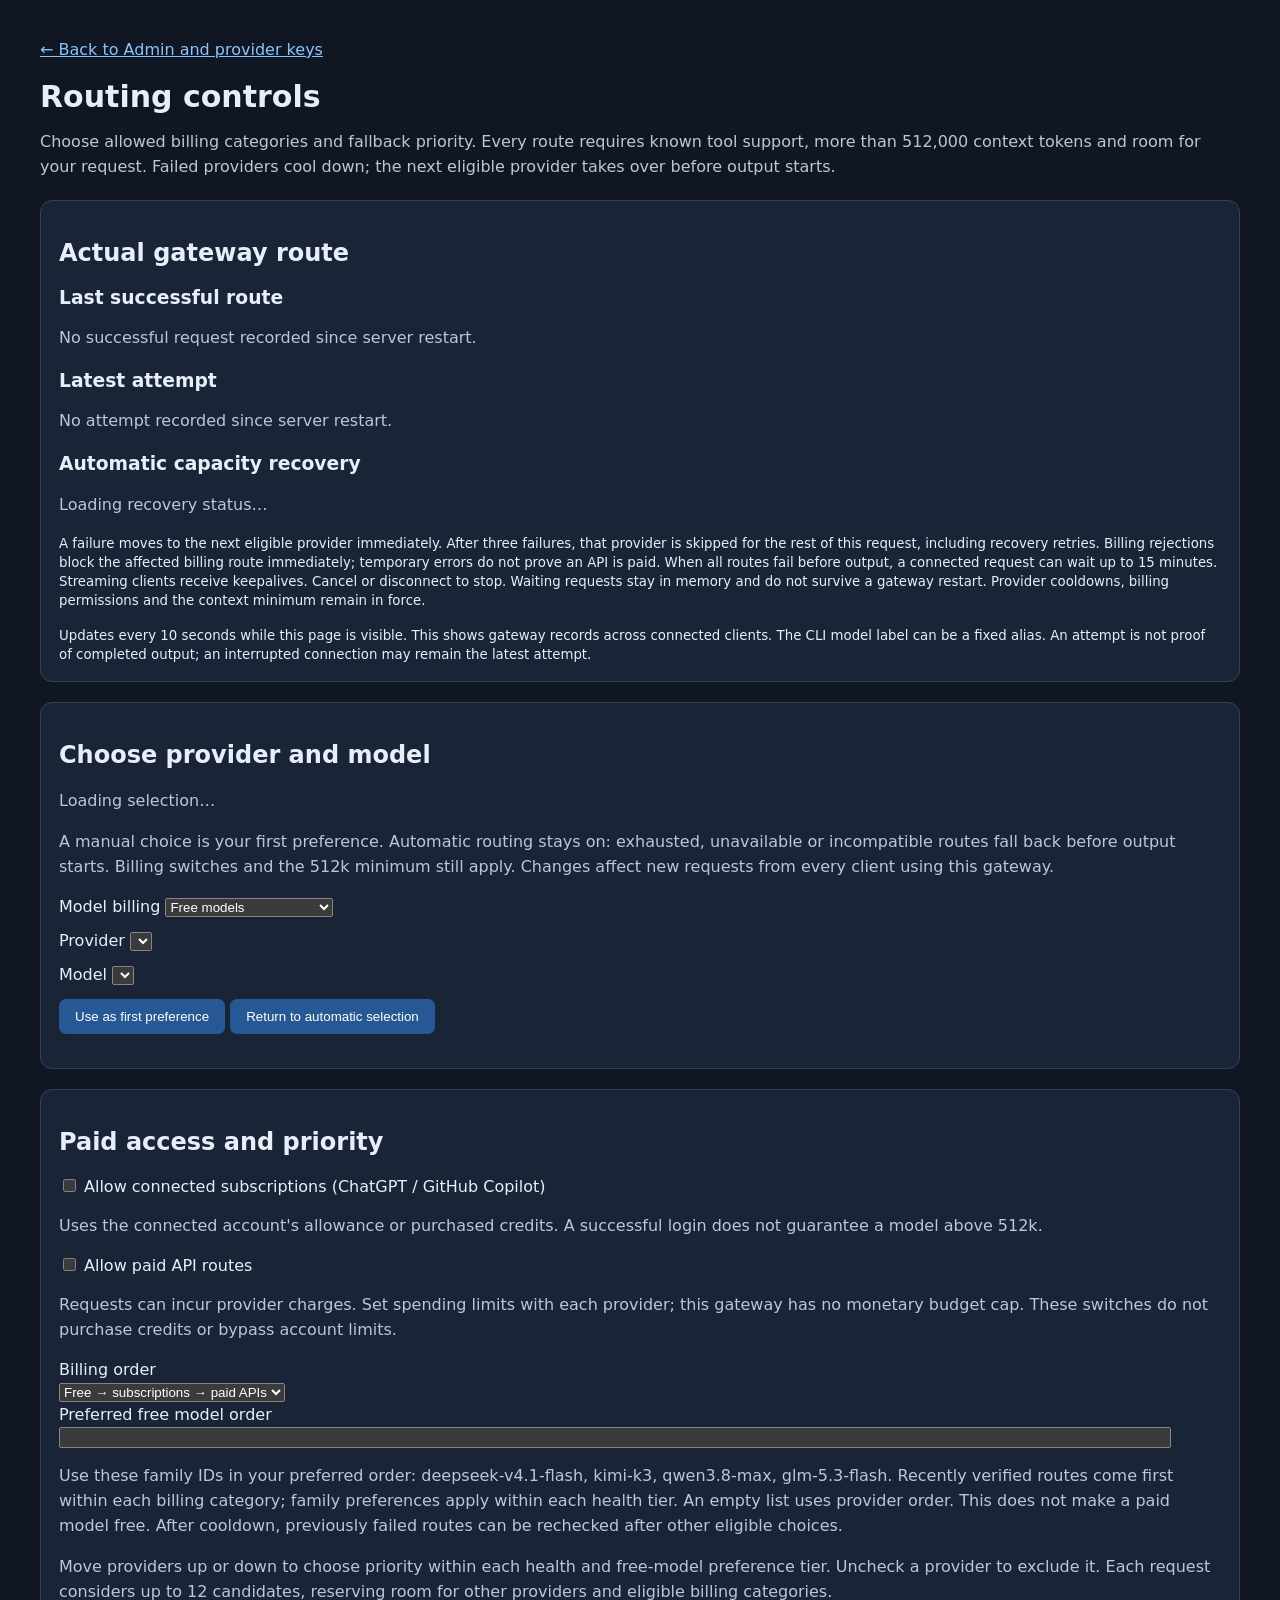
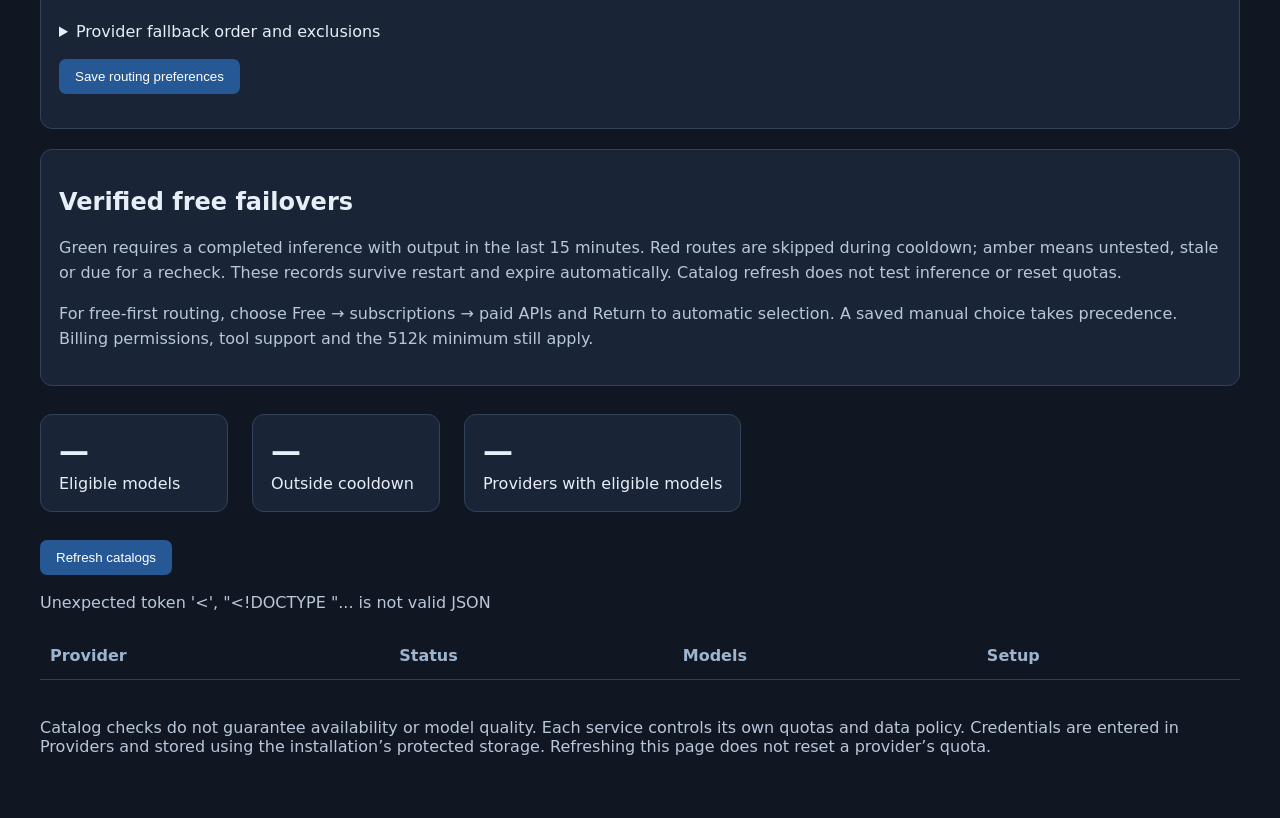
==== commit 0a63afc4: "Rotate automatically with provider failure limits and bounded capacity recovery" ====
--- a/src/free_claude_code/api/admin_static/free_pool.html
+++ b/src/free_claude_code/api/admin_static/free_pool.html
@@ -11,6 +11,8 @@
 <h2 id="activityTitle">Actual gateway route</h2>
 <h3>Last successful route</h3><p id="lastRoute">No successful request recorded since server restart.</p>
 <h3>Latest attempt</h3><p id="latestAttempt">No attempt recorded since server restart.</p>
+<h3>Automatic capacity recovery</h3><p id="capacityRecovery" role="status">Loading recovery status…</p>
+<small>A failure moves to the next eligible provider immediately. After three failures, that provider is skipped for the rest of this request, including recovery retries. Billing rejections block the affected billing route immediately; temporary errors do not prove an API is paid. When all routes fail before output, a connected request can wait up to 15 minutes. Streaming clients receive keepalives. Cancel or disconnect to stop. Waiting requests stay in memory and do not survive a gateway restart. Provider cooldowns, billing permissions and the context minimum remain in force.</small>
 <p id="activityUpdated" role="status"></p>
 <small>Updates every 10 seconds while this page is visible. This shows gateway records across connected clients. The CLI model label can be a fixed alias. An attempt is not proof of completed output; an interrupted connection may remain the latest attempt.</small>
 </section>
@@ -69,6 +71,8 @@
 }
 function describeRoute(route){return route.provider+' / '+route.model+' · '+route.billing.replaceAll('_',' ')+' · '+route.context_tokens.toLocaleString()+' context tokens · '+route.state+(route.status_code?' (HTTP '+route.status_code+')':'')+' · '+new Date(route.finished_at||route.started_at).toLocaleString()}
 function renderActivity(data){
+ const recovery=data.recovery;
+ el('capacityRecovery').textContent=recovery?(recovery.enabled?'Enabled':'Disabled')+' · '+recovery.waiting_requests+' request(s) waiting · route check every '+recovery.check_seconds+' seconds · shared catalog/capacity check every '+recovery.catalog_refresh_seconds+' seconds':'Recovery status unavailable.';
  el('lastRoute').textContent=data.last_success_details?describeRoute(data.last_success_details):data.last_success||'No successful request recorded since server restart.';
  el('latestAttempt').textContent=data.latest_attempt?describeRoute(data.latest_attempt):'No attempt recorded since server restart.';
  el('activityUpdated').textContent='Route status checked '+new Date().toLocaleTimeString();
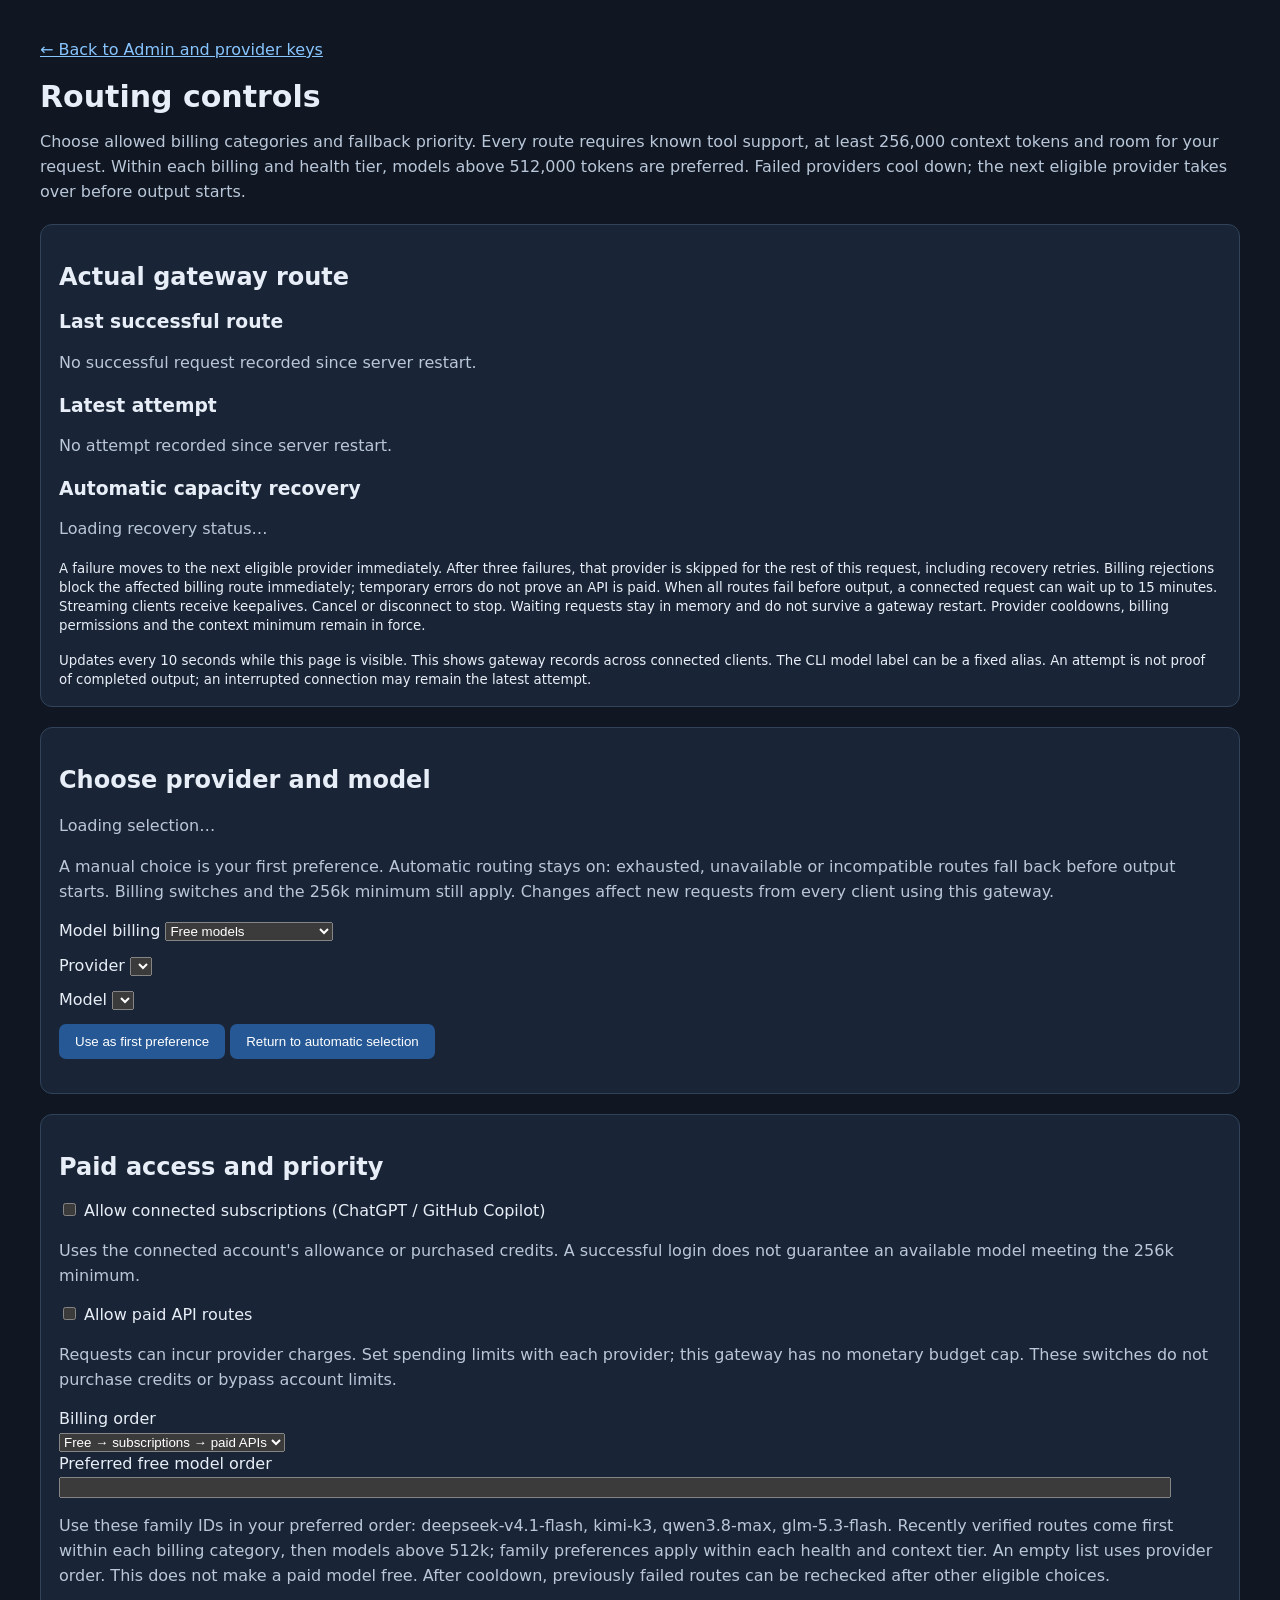
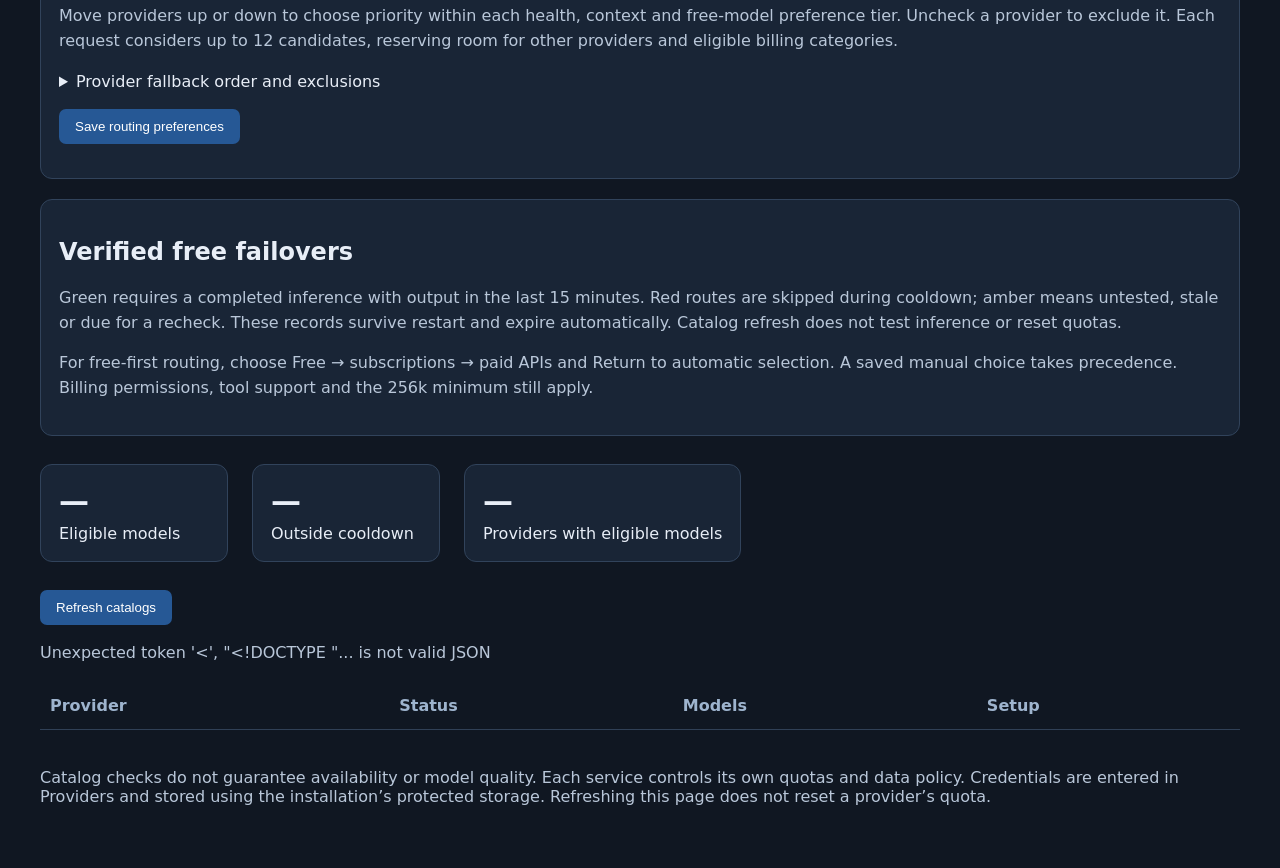
==== commit 0b9bf5c2: "Allow automatic fallback to models with at least 256k context" ====
--- a/src/free_claude_code/api/admin_static/free_pool.html
+++ b/src/free_claude_code/api/admin_static/free_pool.html
@@ -6,7 +6,7 @@
 </style></head><body>
 <a href="/admin">← Back to Admin and provider keys</a>
 <h1>Routing controls</h1>
-<p>Choose allowed billing categories and fallback priority. Every route requires known tool support, more than 512,000 context tokens and room for your request. Failed providers cool down; the next eligible provider takes over before output starts.</p>
+<p>Choose allowed billing categories and fallback priority. Every route requires known tool support, at least 256,000 context tokens and room for your request. Within each billing and health tier, models above 512,000 tokens are preferred. Failed providers cool down; the next eligible provider takes over before output starts.</p>
 <section class="card" aria-labelledby="activityTitle" style="margin:20px 0">
 <h2 id="activityTitle">Actual gateway route</h2>
 <h3>Last successful route</h3><p id="lastRoute">No successful request recorded since server restart.</p>
@@ -19,7 +19,7 @@
 <section class="card" style="margin:20px 0" aria-labelledby="selectionTitle">
 <h2 id="selectionTitle">Choose provider and model</h2>
 <p id="selectedRoute" role="status">Loading selection…</p>
-<p>A manual choice is your first preference. Automatic routing stays on: exhausted, unavailable or incompatible routes fall back before output starts. Billing switches and the 512k minimum still apply. Changes affect new requests from every client using this gateway.</p>
+<p>A manual choice is your first preference. Automatic routing stays on: exhausted, unavailable or incompatible routes fall back before output starts. Billing switches and the 256k minimum still apply. Changes affect new requests from every client using this gateway.</p>
 <label>Model billing <select id="selectionBilling"><option value="free">Free models</option><option value="subscription">Connected subscriptions</option><option value="paid_api">Paid API models</option></select></label>
 <label style="max-width:none;margin:12px 0">Provider <select id="selectionProvider" style="max-width:100%"></select></label>
 <label style="max-width:none;margin:12px 0">Model <select id="selectionModel" style="max-width:100%"></select></label>
@@ -30,7 +30,7 @@
 <section class="card" id="routingPolicy" aria-labelledby="policyTitle">
 <h2 id="policyTitle">Paid access and priority</h2>
 <label style="max-width:none"><input type="checkbox" id="allowSubscriptions">Allow connected subscriptions (ChatGPT / GitHub Copilot)</label>
-<p>Uses the connected account's allowance or purchased credits. A successful login does not guarantee a model above 512k.</p>
+<p>Uses the connected account's allowance or purchased credits. A successful login does not guarantee an available model meeting the 256k minimum.</p>
 <label style="max-width:none"><input type="checkbox" id="allowPaidApi">Allow paid API routes</label>
 <p>Requests can incur provider charges. Set spending limits with each provider; this gateway has no monetary budget cap. These switches do not purchase credits or bypass account limits.</p>
 <label>Billing order <select id="billingOrder">
@@ -42,16 +42,16 @@
 <option value="paid_api,subscription,free">Paid APIs → subscriptions → free</option>
 </select></label>
 <label style="max-width:none">Preferred free model order <input id="freeModelOrder" type="text" style="width:95%" aria-describedby="freePreferenceHelp"></label>
-<p id="freePreferenceHelp">Use these family IDs in your preferred order: deepseek-v4.1-flash, kimi-k3, qwen3.8-max, glm-5.3-flash. Recently verified routes come first within each billing category; family preferences apply within each health tier. An empty list uses provider order. This does not make a paid model free. After cooldown, previously failed routes can be rechecked after other eligible choices.</p>
+<p id="freePreferenceHelp">Use these family IDs in your preferred order: deepseek-v4.1-flash, kimi-k3, qwen3.8-max, glm-5.3-flash. Recently verified routes come first within each billing category, then models above 512k; family preferences apply within each health and context tier. An empty list uses provider order. This does not make a paid model free. After cooldown, previously failed routes can be rechecked after other eligible choices.</p>
 <ul id="freePreferenceStatus" aria-label="Preferred free model availability"></ul>
-<p>Move providers up or down to choose priority within each health and free-model preference tier. Uncheck a provider to exclude it. Each request considers up to 12 candidates, reserving room for other providers and eligible billing categories.</p>
+<p>Move providers up or down to choose priority within each health, context and free-model preference tier. Uncheck a provider to exclude it. Each request considers up to 12 candidates, reserving room for other providers and eligible billing categories.</p>
 <details style="max-width:none;margin:18px 0"><summary>Provider fallback order and exclusions</summary><ol id="providerOrder" aria-label="Provider fallback priority"></ol></details>
 <button id="savePolicy" type="button">Save routing preferences</button><p id="policyNotice" role="status"></p>
 </section>
 <section class="card" aria-labelledby="verifiedTitle" style="margin:20px 0">
 <h2 id="verifiedTitle">Verified free failovers</h2>
 <p id="healthGuide">Green requires a completed inference with output in the last 15 minutes. Red routes are skipped during cooldown; amber means untested, stale or due for a recheck. These records survive restart and expire automatically. Catalog refresh does not test inference or reset quotas.</p>
-<p>For free-first routing, choose Free → subscriptions → paid APIs and Return to automatic selection. A saved manual choice takes precedence. Billing permissions, tool support and the 512k minimum still apply.</p>
+<p>For free-first routing, choose Free → subscriptions → paid APIs and Return to automatic selection. A saved manual choice takes precedence. Billing permissions, tool support and the 256k minimum still apply.</p>
 <ul id="verifiedFreeList" aria-label="Recently verified free routes"></ul>
 </section>
 <div class="summary"><div class="card"><strong id="eligible">—</strong>Eligible models</div><div class="card"><strong id="available">—</strong>Outside cooldown</div><div class="card"><strong id="providers">—</strong>Providers with eligible models</div></div>
@@ -60,7 +60,7 @@
 <p id="note"></p><footer>Catalog checks do not guarantee availability or model quality. Each service controls its own quotas and data policy. Credentials are entered in Providers and stored using the installation’s protected storage. Refreshing this page does not reset a provider’s quota.</footer>
 <script>
 const el=id=>document.getElementById(id);
-const labels={MISSING_KEY:'Add API key',CONFIRM_FREE_ACCOUNT:'Confirm free account',ELIGIBLE:'Eligible',COOLDOWN:'Cooling down',NO_ELIGIBLE_MODELS:'No eligible models above 512k',DISCOVERY_REJECTED:'Catalog access rejected',DISCOVERY_UNAVAILABLE:'Catalog unavailable',DISABLED:'Billing category disabled',CONNECT_ACCOUNT:'Connect account',EXCLUDED:'Excluded by your preference'};
+const labels={MISSING_KEY:'Add API key',CONFIRM_FREE_ACCOUNT:'Confirm free account',ELIGIBLE:'Eligible',COOLDOWN:'Cooling down',NO_ELIGIBLE_MODELS:'No eligible models at least 256k',DISCOVERY_REJECTED:'Catalog access rejected',DISCOVERY_UNAVAILABLE:'Catalog unavailable',DISABLED:'Billing category disabled',CONNECT_ACCOUNT:'Connect account',EXCLUDED:'Excluded by your preference'};
 function node(tag,text){const n=document.createElement(tag);n.textContent=text;return n}
 const healthLabels={VERIFIED:'Verified recently',FAILED:'Failed / blocked',UNTESTED:'Not inference-tested',STALE:'Check expired',RECHECK_DUE:'Recheck due'};
 function healthBadge(health={state:'UNTESTED'}){const s=health.state||'UNTESTED',n=node('span',healthLabels[s]||s);n.className='health health-'+(s==='VERIFIED'?'green':s==='FAILED'?'red':'amber');return n}
@@ -102,7 +102,7 @@
   if(p.http_status)state.append(node('small','HTTP '+p.http_status));
   if(p.message)state.append(node('small',p.message));
   if(p.coverage==='PARTIAL')state.append(node('small','Partial catalog coverage'));
-  if(p.below_context_minimum)state.append(node('small',p.below_context_minimum+' catalog models have default context at or below 512,000. Experimental maxima are not used.'));
+  if(p.below_context_minimum)state.append(node('small',p.below_context_minimum+' catalog models have default context below 256,000. Experimental maxima are not used.'));
   if((p.model_ids||[]).length){
    const d=node('details','');d.append(node('summary','Show models'));
    for(const m of p.model_details||p.model_ids.map(id=>({id}))){
@@ -121,7 +121,7 @@
    setup.append(label,node('small','Without this acknowledgment, the key is considered only when paid APIs are enabled. Account billing is not independently verified.'));
   }else if(p.mode==='subscription')setup.append(node('small','Connect this account in Providers and enable subscriptions above. Supports Messages and Responses; Chat Completions uses API-key routes.'));
   else if(p.mode==='paid_api')setup.append(node('small','Save an API key in Providers and enable paid APIs above. Account charges or credits may apply.'));
-  else setup.append(node('small',p.mode==='local'?'Load a local tool-capable model with more than 512,000 context tokens.':p.state==='MISSING_KEY'?'Add your key in Providers. Models are selected automatically.':'Models are separated by free or paid eligibility and your saved routing policy.'));
+  else setup.append(node('small',p.mode==='local'?'Load a local tool-capable model with at least 256,000 context tokens.':p.state==='MISSING_KEY'?'Add your key in Providers. Models are selected automatically.':'Models are separated by free or paid eligibility and your saved routing policy.'));
   const a=node('a','Provider documentation');a.href=p.source;a.target='_blank';a.rel='noopener noreferrer';setup.append(document.createElement('br'),a);
   tr.append(name,state,models,setup);el('rows').append(tr);
  }
